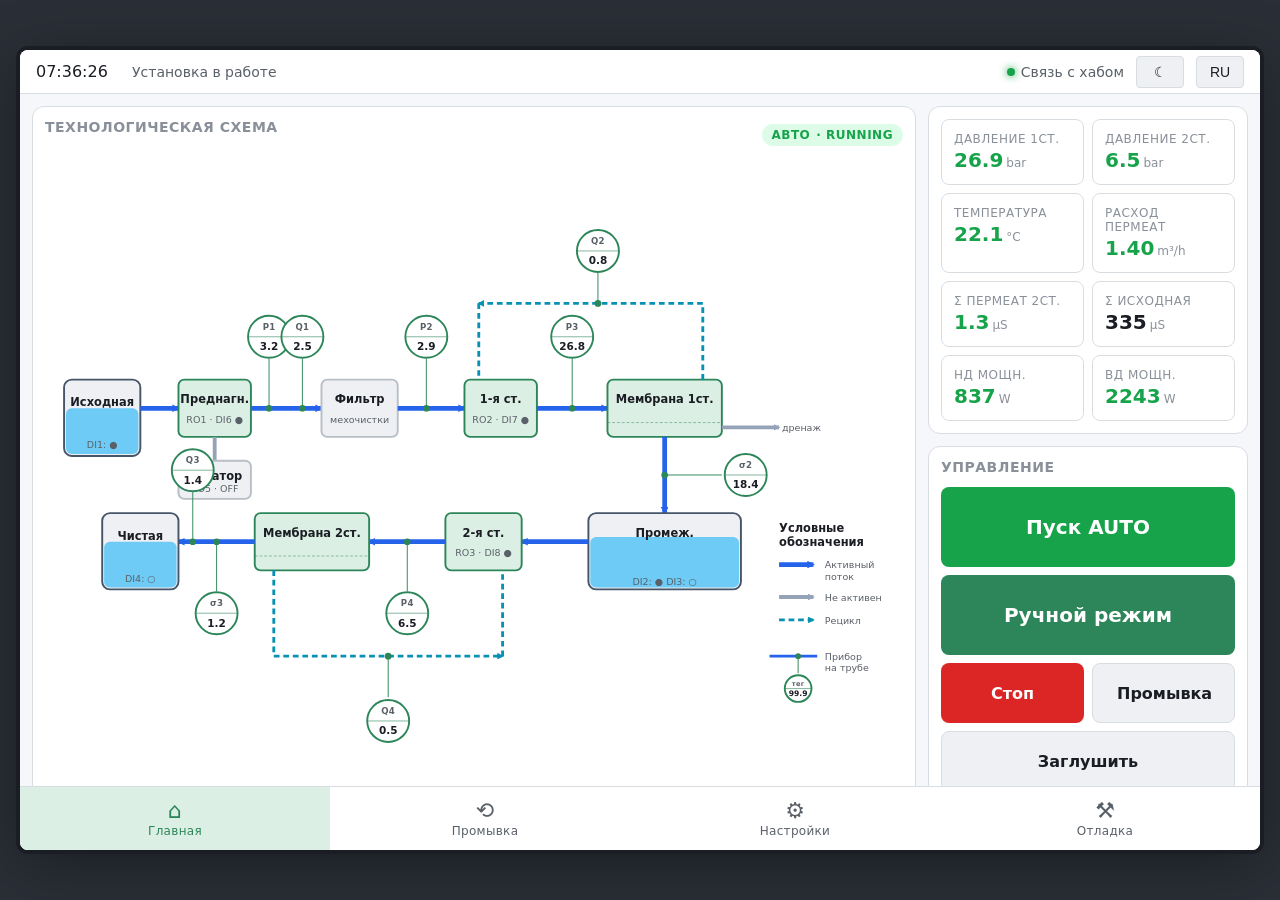
==== proto/index.html @ a4c05fa9 "ui(mnemo): компактный layout 2-рядный + меньшие стрелки Две проблемы со скриншота:  ═══ 1. Стрелки с" ====
<!DOCTYPE html>
<html lang="ru" data-theme="light">
<head>
    <meta charset="UTF-8">
    <title>RO HMI — Главная</title>
    <link rel="stylesheet" href="style.css">
    <style>
        /* ───── main screen specific ───── */
        .main-grid {
            display: grid;
            grid-template-columns: 1fr 320px;
            grid-template-rows: 1fr;
            gap: var(--gap-md);
            padding: var(--gap-md);
            height: 100%;
        }

        /* мнемосхема — слева, занимает всё */
        .mnemo-panel {
            background: var(--bg-card);
            border: 1px solid var(--border);
            border-radius: var(--radius-lg);
            padding: var(--gap-md);
            overflow: hidden;
            display: flex;
            flex-direction: column;
        }
        .mnemo-header {
            display: flex;
            justify-content: space-between;
            align-items: center;
            margin-bottom: var(--gap-md);
        }
        .mnemo-svg {
            flex: 1;
            width: 100%;
        }

        /* правая колонка — KPI + кнопки */
        .right-col {
            display: flex;
            flex-direction: column;
            gap: var(--gap-md);
            min-width: 0;
        }

        /* KPI grid */
        .kpi-grid {
            display: grid;
            grid-template-columns: 1fr 1fr;
            gap: var(--gap-sm);
        }

        /* кнопки управления */
        .control-stack {
            display: flex;
            flex-direction: column;
            gap: var(--gap-sm);
        }
        .control-stack .btn { width: 100%; }
        .control-row {
            display: grid;
            grid-template-columns: 1fr 1fr;
            gap: var(--gap-sm);
        }

        /* Mode badge на мнемосхеме */
        .current-state {
            font-size: var(--fs-lg);
            font-weight: 600;
        }

        /* ─── SVG штрихи мнемосхемы ─── */
        .mnemo-svg .pipe { stroke: var(--pipe); stroke-width: 4; fill: none; }
        .mnemo-svg .pipe-active { stroke: var(--pipe-active); stroke-width: 5; fill: none; }
        .mnemo-svg .pipe-recycle { stroke: var(--info); stroke-width: 3; stroke-dasharray: 6 4; fill: none; }
        .mnemo-svg .tank { fill: var(--bg-mute); stroke: var(--tank-stroke); stroke-width: 2; }
        .mnemo-svg .tank-water { fill: var(--water); opacity: 0.7; }
        .mnemo-svg .equipment-bg { fill: var(--bg-mute); stroke: var(--border-strong); stroke-width: 2; }
        .mnemo-svg .equipment-active { fill: var(--accent-mute); stroke: var(--accent); stroke-width: 2; }
        .mnemo-svg .label { fill: var(--text-primary); font-size: 12px; font-weight: 600; font-family: inherit; }
        .mnemo-svg .label-sm { fill: var(--text-secondary); font-size: 10px; font-family: inherit; }
        .mnemo-svg .arrow { fill: var(--pipe); }
        .mnemo-svg .arrow-active { fill: var(--pipe-active); }

        /* ─── ISA-5.1 sensor circles (P&ID-style instrumentation tags) ─── */
        .mnemo-svg .sc-frame {
            fill: var(--bg-card);
            stroke: var(--accent);
            stroke-width: 2;
        }
        .mnemo-svg .sc-divider {
            stroke: var(--accent);
            stroke-width: 1;
            opacity: 0.6;
        }
        .mnemo-svg .sc-tag {
            fill: var(--text-secondary);
            font-size: 9px;
            font-weight: 700;
            font-family: inherit;
            text-anchor: middle;
            dominant-baseline: middle;
            letter-spacing: 0.3px;
        }
        .mnemo-svg .sc-value {
            fill: var(--text-primary);
            font-size: 11px;
            font-weight: 700;
            font-family: inherit;
            text-anchor: middle;
            dominant-baseline: middle;
            font-variant-numeric: tabular-nums;
        }
        /* leader line от прибора к точке врезки на трубе */
        .mnemo-svg .sc-leader {
            stroke: var(--accent);
            stroke-width: 1;
            fill: none;
        }
        /* tap point — маленький filled circle на трубе */
        .mnemo-svg .sc-tap {
            fill: var(--accent);
            stroke: none;
        }
        /* группа sensor-group объединяет circle + leader + tap в одно
         * единое целое для состояний — все элементы перекрашиваются вместе. */
        .mnemo-svg .sensor-group.warn .sc-frame,
        .mnemo-svg .sensor-group.warn .sc-divider,
        .mnemo-svg .sensor-group.warn .sc-leader { stroke: var(--warning); }
        .mnemo-svg .sensor-group.warn .sc-tap     { fill: var(--warning); }
        .mnemo-svg .sensor-group.warn .sc-tag,
        .mnemo-svg .sensor-group.warn .sc-value   { fill: var(--warning); }

        .mnemo-svg .sensor-group.danger .sc-frame {
            stroke: var(--danger);
            animation: sc-pulse 1.5s ease-in-out infinite;
        }
        .mnemo-svg .sensor-group.danger .sc-divider,
        .mnemo-svg .sensor-group.danger .sc-leader { stroke: var(--danger); }
        .mnemo-svg .sensor-group.danger .sc-tap    { fill: var(--danger); }
        .mnemo-svg .sensor-group.danger .sc-tag,
        .mnemo-svg .sensor-group.danger .sc-value  { fill: var(--danger); }

        @keyframes sc-pulse {
            0%, 100% { stroke-width: 2; }
            50% { stroke-width: 3.5; }
        }
        .mnemo-svg .sensor-group.offline .sc-frame {
            stroke: var(--border-strong);
            stroke-dasharray: 4 2;
        }
        .mnemo-svg .sensor-group.offline .sc-leader { stroke: var(--border-strong); stroke-dasharray: 4 2; }
        .mnemo-svg .sensor-group.offline .sc-tap    { fill: var(--border-strong); }
        .mnemo-svg .sensor-group.offline .sc-tag,
        .mnemo-svg .sensor-group.offline .sc-value  { fill: var(--text-muted); }
    </style>
</head>
<body>

<div class="screen">

    <!-- ───── status bar ───── -->
    <div class="statusbar">
        <span class="sb-time">14:32:05</span>
        <span class="sb-message" data-i18n="sb.system_running">Установка в работе</span>
        <div class="sb-controls">
            <span class="sb-link sb-conn"><span class="dot"></span><span data-i18n="sb.online">Связь с хабом</span></span>
            <button class="sb-btn" data-action="toggle-theme">☾</button>
            <button class="sb-btn" data-action="toggle-lang">RU</button>
        </div>
    </div>

    <!-- ───── content ───── -->
    <div class="content">
        <div class="main-grid">

            <!-- ───── мнемосхема ───── -->
            <div class="mnemo-panel">
                <div class="mnemo-header">
                    <h2 class="card-title" data-i18n="main.title">Технологическая схема</h2>
                    <div class="current-state">
                        <span class="badge badge-ok"><span data-i18n="mode.auto">Авто</span> · RUNNING</span>
                    </div>
                </div>

                <!-- SVG мнемосхема установки. Sensor circles — стандарт ISA-5.1
                     P&ID: круг с тегом наверху (P1, Q1, σ1...) и значением внизу.
                     Каждый прибор связан leader-line с tap-point (точкой врезки)
                     на трубопроводе. Стрелки направления потока через SVG marker. -->
                <svg class="mnemo-svg" viewBox="0 0 900 560" preserveAspectRatio="xMidYMid meet">

                    <!-- Маркеры стрелок для marker-end на трубопроводах.
                         Активный поток — насыщенный accent цвет; inactive — серый;
                         recycle/concentrate — info (бирюзовый, dashed). -->
                    <defs>
                        <!-- Маркеры в userSpaceOnUse — фиксированный размер 8×8 px
                             в координатах viewBox, не зависит от stroke-width трубы. -->
                        <marker id="arrow-active" viewBox="0 0 10 10" refX="8" refY="5"
                                markerWidth="8" markerHeight="8"
                                markerUnits="userSpaceOnUse"
                                orient="auto-start-reverse">
                            <path d="M 0 0 L 10 5 L 0 10 z" fill="var(--pipe-active)"/>
                        </marker>
                        <marker id="arrow-recycle" viewBox="0 0 10 10" refX="8" refY="5"
                                markerWidth="7" markerHeight="7"
                                markerUnits="userSpaceOnUse"
                                orient="auto-start-reverse">
                            <path d="M 0 0 L 10 5 L 0 10 z" fill="var(--info)"/>
                        </marker>
                        <marker id="arrow-pipe" viewBox="0 0 10 10" refX="8" refY="5"
                                markerWidth="7" markerHeight="7"
                                markerUnits="userSpaceOnUse"
                                orient="auto-start-reverse">
                            <path d="M 0 0 L 10 5 L 0 10 z" fill="var(--pipe)"/>
                        </marker>
                    </defs>

                    <!-- ════════════════════════════════════════════════════════════
                         КОМПАКТНЫЙ LAYOUT 900×560:
                         Row 1 (top): исходная (left, vertical), оборудование 1ст (Y=180..240)
                         Row 2 (middle): чистая (left, vertical), оборудование 2ст (Y=320..380)
                         Pipe row 1: Y=210, pipe row 2: Y=350
                         Sensors above row 1: Y=130..170, sensors below row 2: Y=400..440
                         Recycle 1ст: петля Y=140 над row 1
                         Recycle 2ст: петля Y=410 под row 2
                         ════════════════════════════════════════════════════════════ -->

                    <!-- ===== Исходная ёмкость (компактно, левая колонка) ===== -->
                    <rect class="tank" x="20" y="180" width="80" height="80" rx="8"/>
                    <rect class="tank-water" x="22" y="210" width="76" height="48" rx="6"/>
                    <text class="label" x="60" y="208" text-anchor="middle" data-i18n="main.feed_tank">Исходная</text>
                    <text class="label-sm" x="60" y="252" text-anchor="middle">DI1: ●</text>

                    <!-- труба от исходной к преднагнетанию (горизонтально) -->
                    <line class="pipe-active" x1="100" y1="210" x2="140" y2="210"
                          marker-end="url(#arrow-active)"/>

                    <!-- ===== Преднагнетания ===== -->
                    <rect class="equipment-active" x="140" y="180" width="76" height="60" rx="6"/>
                    <text class="label" x="178" y="205" text-anchor="middle" data-i18n="main.pump_pre">Преднагн.</text>
                    <text class="label-sm" x="178" y="225" text-anchor="middle">RO1 · DI6 ●</text>

                    <!-- Дозатор — короткое ответвление вниз от преднагнетания -->
                    <line class="pipe" x1="178" y1="240" x2="178" y2="265"/>
                    <rect class="equipment-bg" x="140" y="265" width="76" height="40" rx="6"/>
                    <text class="label" x="178" y="285" text-anchor="middle" data-i18n="main.doser">Дозатор</text>
                    <text class="label-sm" x="178" y="298" text-anchor="middle">RO5 · OFF</text>

                    <!-- труба от преднагн → фильтр, с tap-points P1 + Q1 -->
                    <line class="pipe-active" x1="216" y1="210" x2="290" y2="210"
                          marker-end="url(#arrow-active)"/>

                    <!-- ═══ P1 + Q1 на трубе после преднагнетания (рядом, оба сверху) ═══ -->
                    <g class="sensor-group">
                        <line class="sc-leader" x1="235" y1="210" x2="235" y2="158"/>
                        <circle class="sc-tap" cx="235" cy="210" r="3.5"/>
                        <g class="sensor-circle" transform="translate(235,135)">
                            <circle class="sc-frame" r="22"/>
                            <line class="sc-divider" x1="-22" y1="0" x2="22" y2="0"/>
                            <text class="sc-tag" y="-10">P1</text>
                            <text class="sc-value" y="11">3.2</text>
                        </g>
                    </g>
                    <g class="sensor-group">
                        <line class="sc-leader" x1="270" y1="210" x2="270" y2="158"/>
                        <circle class="sc-tap" cx="270" cy="210" r="3.5"/>
                        <g class="sensor-circle" transform="translate(270,135)">
                            <circle class="sc-frame" r="22"/>
                            <line class="sc-divider" x1="-22" y1="0" x2="22" y2="0"/>
                            <text class="sc-tag" y="-10">Q1</text>
                            <text class="sc-value" y="11">2.5</text>
                        </g>
                    </g>

                    <!-- ===== Фильтр мехочистки ===== -->
                    <rect class="equipment-bg" x="290" y="180" width="80" height="60" rx="6"/>
                    <text class="label" x="330" y="205" text-anchor="middle" data-i18n="main.filter">Фильтр</text>
                    <text class="label-sm" x="330" y="225" text-anchor="middle">мехочистки</text>

                    <!-- труба фильтр → насос 1ст с tap-point P2 -->
                    <line class="pipe-active" x1="370" y1="210" x2="440" y2="210"
                          marker-end="url(#arrow-active)"/>

                    <!-- ═══ P2 — после фильтра ═══ -->
                    <g class="sensor-group">
                        <line class="sc-leader" x1="400" y1="210" x2="400" y2="158"/>
                        <circle class="sc-tap" cx="400" cy="210" r="3.5"/>
                        <g class="sensor-circle" transform="translate(400,135)">
                            <circle class="sc-frame" r="22"/>
                            <line class="sc-divider" x1="-22" y1="0" x2="22" y2="0"/>
                            <text class="sc-tag" y="-10">P2</text>
                            <text class="sc-value" y="11">2.9</text>
                        </g>
                    </g>

                    <!-- ===== Насос 1-й ступени ===== -->
                    <rect class="equipment-active" x="440" y="180" width="76" height="60" rx="6"/>
                    <text class="label" x="478" y="205" text-anchor="middle" data-i18n="main.pump_st1">1-я ст.</text>
                    <text class="label-sm" x="478" y="225" text-anchor="middle">RO2 · DI7 ●</text>

                    <!-- труба насос 1ст → мембрана 1 с tap-point P3 -->
                    <line class="pipe-active" x1="516" y1="210" x2="590" y2="210"
                          marker-end="url(#arrow-active)"/>

                    <!-- ═══ P3 — давление 1-й ступени ═══ -->
                    <g class="sensor-group">
                        <line class="sc-leader" x1="553" y1="210" x2="553" y2="158"/>
                        <circle class="sc-tap" cx="553" cy="210" r="3.5"/>
                        <g class="sensor-circle" transform="translate(553,135)">
                            <circle class="sc-frame" r="22"/>
                            <line class="sc-divider" x1="-22" y1="0" x2="22" y2="0"/>
                            <text class="sc-tag" y="-10">P3</text>
                            <text class="sc-value" y="11">26.8</text>
                        </g>
                    </g>

                    <!-- ===== Мембрана 1-й ступени ===== -->
                    <rect class="equipment-active" x="590" y="180" width="120" height="60" rx="6"/>
                    <text class="label" x="650" y="205" text-anchor="middle" data-i18n="main.membrane1">Мембрана 1ст.</text>
                    <line x1="590" y1="225" x2="710" y2="225" stroke="var(--accent)" stroke-width="1" stroke-dasharray="3 2" opacity="0.5"/>

                    <!-- ════════════════════════════════════════════════════════════
                         РЕЦИКЛ 1-й СТУПЕНИ: ВЕРХНЯЯ ПЕТЛЯ Y=100
                         От верха мембраны 1 → up → влево над насосом 1ст и фильтром →
                         вниз ко входу насоса 1ст. Q2 sensor над петлёй (Y<100).
                         ════════════════════════════════════════════════════════════ -->
                    <line class="pipe-recycle" x1="690" y1="180" x2="690" y2="100"/>
                    <line class="pipe-recycle" x1="690" y1="100" x2="455" y2="100"
                          marker-end="url(#arrow-recycle)"/>
                    <line class="pipe-recycle" x1="455" y1="100" x2="455" y2="180"/>

                    <!-- ═══ Q2 — расход рецикла 1ст ═══ -->
                    <g class="sensor-group">
                        <line class="sc-leader" x1="580" y1="100" x2="580" y2="68"/>
                        <circle class="sc-tap" cx="580" cy="100" r="3.5"/>
                        <g class="sensor-circle" transform="translate(580,45)">
                            <circle class="sc-frame" r="22"/>
                            <line class="sc-divider" x1="-22" y1="0" x2="22" y2="0"/>
                            <text class="sc-tag" y="-10">Q2</text>
                            <text class="sc-value" y="11">0.8</text>
                        </g>
                    </g>

                    <!-- Дренаж — короткое ответвление вправо со стрелкой -->
                    <line class="pipe" x1="710" y1="230" x2="770" y2="230"
                          marker-end="url(#arrow-pipe)"/>
                    <text class="label-sm" x="773" y="234">дренаж</text>

                    <!-- ════════════════════════════════════════════════════════════
                         СВЯЗЬ row 1 → row 2: пермеат от мембраны 1 вниз к промежуточной
                         Y=240..320 (вертикально). σ2 sensor справа от трубы.
                         ════════════════════════════════════════════════════════════ -->
                    <line class="pipe-active" x1="650" y1="240" x2="650" y2="320"
                          marker-end="url(#arrow-active)"/>

                    <!-- ═══ σ2 — проводимость пермеата 1ст ═══ -->
                    <g class="sensor-group">
                        <line class="sc-leader" x1="650" y1="280" x2="710" y2="280"/>
                        <circle class="sc-tap" cx="650" cy="280" r="3.5"/>
                        <g class="sensor-circle" transform="translate(735,280)">
                            <circle class="sc-frame" r="22"/>
                            <line class="sc-divider" x1="-22" y1="0" x2="22" y2="0"/>
                            <text class="sc-tag" y="-10">σ2</text>
                            <text class="sc-value" y="11">18.4</text>
                        </g>
                    </g>

                    <!-- ════════════════════════════════════════════════════════════
                         ROW 2 (нижний ряд): Промеж. → 2-я ст. → Мембрана 2 → Чистая
                         Y=320..380 для оборудования, pipe Y=350, поток справа налево
                         ════════════════════════════════════════════════════════════ -->

                    <!-- ===== Промежуточная ёмкость ===== -->
                    <rect class="tank" x="570" y="320" width="160" height="80" rx="8"/>
                    <rect class="tank-water" x="572" y="345" width="156" height="53" rx="6"/>
                    <text class="label" x="650" y="345" text-anchor="middle" data-i18n="main.inter_tank">Промеж.</text>
                    <text class="label-sm" x="650" y="395" text-anchor="middle">DI2: ● DI3: ○</text>

                    <!-- труба промеж → насос 2 (поток справа налево) -->
                    <line class="pipe-active" x1="570" y1="350" x2="500" y2="350"
                          marker-end="url(#arrow-active)"/>

                    <!-- ===== Насос 2-й ступени ===== -->
                    <rect class="equipment-active" x="420" y="320" width="80" height="60" rx="6"/>
                    <text class="label" x="460" y="345" text-anchor="middle" data-i18n="main.pump_st2">2-я ст.</text>
                    <text class="label-sm" x="460" y="365" text-anchor="middle">RO3 · DI8 ●</text>

                    <!-- труба насос 2 → мембрана 2, tap-point P4 -->
                    <line class="pipe-active" x1="420" y1="350" x2="340" y2="350"
                          marker-end="url(#arrow-active)"/>

                    <!-- ═══ P4 — давление 2-й ступени (под трубой) ═══ -->
                    <g class="sensor-group">
                        <line class="sc-leader" x1="380" y1="350" x2="380" y2="402"/>
                        <circle class="sc-tap" cx="380" cy="350" r="3.5"/>
                        <g class="sensor-circle" transform="translate(380,425)">
                            <circle class="sc-frame" r="22"/>
                            <line class="sc-divider" x1="-22" y1="0" x2="22" y2="0"/>
                            <text class="sc-tag" y="-10">P4</text>
                            <text class="sc-value" y="11">6.5</text>
                        </g>
                    </g>

                    <!-- ===== Мембрана 2-й ступени ===== -->
                    <rect class="equipment-active" x="220" y="320" width="120" height="60" rx="6"/>
                    <text class="label" x="280" y="345" text-anchor="middle" data-i18n="main.membrane2">Мембрана 2ст.</text>
                    <line x1="220" y1="365" x2="340" y2="365" stroke="var(--accent)" stroke-width="1" stroke-dasharray="3 2" opacity="0.5"/>

                    <!-- ════════════════════════════════════════════════════════════
                         РЕЦИКЛ 2-й СТУПЕНИ: НИЖНЯЯ ПЕТЛЯ Y=470
                         От низа мембраны 2 → down → вправо под насосом 2 → up
                         к низу насоса 2ст. Q4 sensor под петлёй.
                         ════════════════════════════════════════════════════════════ -->
                    <line class="pipe-recycle" x1="240" y1="380" x2="240" y2="470"/>
                    <line class="pipe-recycle" x1="240" y1="470" x2="480" y2="470"
                          marker-end="url(#arrow-recycle)"/>
                    <line class="pipe-recycle" x1="480" y1="470" x2="480" y2="380"/>

                    <!-- ═══ Q4 — расход рецикла 2ст (под петлёй) ═══ -->
                    <g class="sensor-group">
                        <line class="sc-leader" x1="360" y1="470" x2="360" y2="513"/>
                        <circle class="sc-tap" cx="360" cy="470" r="3.5"/>
                        <g class="sensor-circle" transform="translate(360,538)">
                            <circle class="sc-frame" r="22"/>
                            <line class="sc-divider" x1="-22" y1="0" x2="22" y2="0"/>
                            <text class="sc-tag" y="-10">Q4</text>
                            <text class="sc-value" y="11">0.5</text>
                        </g>
                    </g>

                    <!-- ════════════════════════════════════════════════════════════
                         ВЫХОД: Мембрана 2 → Чистая ёмкость (горизонтально влево, как
                         row 2 поток). σ3 + Q3 sensors сверху от трубы.
                         ════════════════════════════════════════════════════════════ -->
                    <line class="pipe-active" x1="220" y1="350" x2="140" y2="350"
                          marker-end="url(#arrow-active)"/>

                    <!-- ═══ σ3 — проводимость товарного пермеата (под) ═══ -->
                    <g class="sensor-group">
                        <line class="sc-leader" x1="180" y1="350" x2="180" y2="402"/>
                        <circle class="sc-tap" cx="180" cy="350" r="3.5"/>
                        <g class="sensor-circle" transform="translate(180,425)">
                            <circle class="sc-frame" r="22"/>
                            <line class="sc-divider" x1="-22" y1="0" x2="22" y2="0"/>
                            <text class="sc-tag" y="-10">σ3</text>
                            <text class="sc-value" y="11">1.2</text>
                        </g>
                    </g>

                    <!-- ===== Чистая (продуктовая) ёмкость ===== -->
                    <rect class="tank" x="60" y="320" width="80" height="80" rx="8"/>
                    <rect class="tank-water" x="62" y="350" width="76" height="48" rx="6"/>
                    <text class="label" x="100" y="348" text-anchor="middle" data-i18n="main.product_tank">Чистая</text>
                    <text class="label-sm" x="100" y="392" text-anchor="middle">DI4: ○</text>

                    <!-- ═══ Q3 — расход товарного пермеата (на трубе перед чистой) ═══ -->
                    <g class="sensor-group">
                        <line class="sc-leader" x1="155" y1="350" x2="155" y2="298"/>
                        <circle class="sc-tap" cx="155" cy="350" r="3.5"/>
                        <g class="sensor-circle" transform="translate(155,275)">
                            <circle class="sc-frame" r="22"/>
                            <line class="sc-divider" x1="-22" y1="0" x2="22" y2="0"/>
                            <text class="sc-tag" y="-10">Q3</text>
                            <text class="sc-value" y="11">1.4</text>
                        </g>
                    </g>

                    <!-- ════════════════════════════════════════════════════════════
                         ЛЕГЕНДА (правый верхний угол свободного пространства)
                         ════════════════════════════════════════════════════════════ -->
                    <g transform="translate(770, 340)">
                        <text class="label" x="0" y="0" font-weight="600">Условные</text>
                        <text class="label" x="0" y="14" font-weight="600">обозначения</text>

                        <line class="pipe-active" x1="0" y1="34" x2="36" y2="34"
                              marker-end="url(#arrow-active)"/>
                        <text class="label-sm" x="48" y="38">Активный</text>
                        <text class="label-sm" x="48" y="50">поток</text>

                        <line class="pipe" x1="0" y1="68" x2="36" y2="68"
                              marker-end="url(#arrow-pipe)"/>
                        <text class="label-sm" x="48" y="72">Не активен</text>

                        <line class="pipe-recycle" x1="0" y1="92" x2="36" y2="92"
                              marker-end="url(#arrow-recycle)"/>
                        <text class="label-sm" x="48" y="96">Рецикл</text>

                        <!-- образец прибора -->
                        <line stroke="var(--pipe-active)" stroke-width="3"
                              x1="-10" y1="130" x2="40" y2="130"/>
                        <g class="sensor-group">
                            <line class="sc-leader" x1="20" y1="130" x2="20" y2="148"/>
                            <circle class="sc-tap" cx="20" cy="130" r="3"/>
                            <g class="sensor-circle" transform="translate(20,164)">
                                <circle class="sc-frame" r="14"/>
                                <line class="sc-divider" x1="-14" y1="0" x2="14" y2="0"/>
                                <text class="sc-tag" y="-5" style="font-size:7px">тег</text>
                                <text class="sc-value" y="6" style="font-size:8px">99.9</text>
                            </g>
                        </g>
                        <text class="label-sm" x="48" y="134">Прибор</text>
                        <text class="label-sm" x="48" y="146">на трубе</text>
                    </g>

                </svg>
            </div>

            <!-- ───── правая колонка ───── -->
            <div class="right-col">

                <!-- KPI grid (живые параметры) -->
                <div class="card" style="padding: var(--gap-md);">
                    <div class="kpi-grid">
                        <div class="kpi ok">
                            <span class="kpi-label" data-i18n="p.st1_pressure">Давление 1ст.</span>
                            <span><span class="kpi-value" data-mock data-mock-base="26.8" data-mock-decimals="1" data-mock-noise="0.03">26.8</span><span class="kpi-unit">bar</span></span>
                        </div>
                        <div class="kpi ok">
                            <span class="kpi-label" data-i18n="p.st2_pressure">Давление 2ст.</span>
                            <span><span class="kpi-value" data-mock data-mock-base="6.5" data-mock-decimals="1" data-mock-noise="0.05">6.5</span><span class="kpi-unit">bar</span></span>
                        </div>
                        <div class="kpi ok">
                            <span class="kpi-label" data-i18n="p.temp">Температура</span>
                            <span><span class="kpi-value" data-mock data-mock-base="22.3" data-mock-decimals="1" data-mock-noise="0.02">22.3</span><span class="kpi-unit">°C</span></span>
                        </div>
                        <div class="kpi ok">
                            <span class="kpi-label" data-i18n="p.product_flow">Расход пермеат</span>
                            <span><span class="kpi-value" data-mock data-mock-base="1.42" data-mock-decimals="2" data-mock-noise="0.05">1.42</span><span class="kpi-unit">m³/h</span></span>
                        </div>
                        <div class="kpi ok">
                            <span class="kpi-label" data-i18n="p.perm2_cond">σ пермеат 2ст.</span>
                            <span><span class="kpi-value" data-mock data-mock-base="1.2" data-mock-decimals="1" data-mock-noise="0.1">1.2</span><span class="kpi-unit">µS</span></span>
                        </div>
                        <div class="kpi">
                            <span class="kpi-label" data-i18n="p.feed_cond">σ исходная</span>
                            <span><span class="kpi-value" data-mock data-mock-base="324" data-mock-decimals="0" data-mock-noise="0.05">324</span><span class="kpi-unit">µS</span></span>
                        </div>
                        <div class="kpi ok">
                            <span class="kpi-label" data-i18n="p.lp_power">НД мощн.</span>
                            <span><span class="kpi-value" data-mock data-mock-base="850" data-mock-decimals="0" data-mock-noise="0.03">850</span><span class="kpi-unit">W</span></span>
                        </div>
                        <div class="kpi ok">
                            <span class="kpi-label" data-i18n="p.hp_power">ВД мощн.</span>
                            <span><span class="kpi-value" data-mock data-mock-base="2200" data-mock-decimals="0" data-mock-noise="0.02">2200</span><span class="kpi-unit">W</span></span>
                        </div>
                    </div>
                </div>

                <!-- Кнопки управления -->
                <!-- Дизайн отражает топ-3 сценария Q1.3 (UI_SPEC §7):
                     [Пуск AUTO] и [Ручной режим] — две LARGE primary кнопки,
                     остальные — secondary / medium. -->
                <div class="card" style="padding: var(--gap-md);">
                    <h3 class="card-title">Управление</h3>
                    <div class="control-stack">
                        <button class="btn btn-success btn-lg" data-confirm="confirm.start_auto" data-action="start_auto" data-i18n="main.start_auto">Пуск AUTO</button>
                        <button class="btn btn-lg" data-confirm="confirm.manual" data-action="manual" data-i18n="main.manual">Ручной режим</button>
                        <div class="control-row">
                            <button class="btn btn-danger" data-action="stop" data-i18n="main.stop">Стоп</button>
                            <button class="btn btn-secondary" data-confirm="confirm.washing" data-action="washing" data-i18n="main.washing">Промывка</button>
                        </div>
                        <button class="btn btn-secondary" data-action="silence" data-i18n="main.silence">Заглушить алярмы</button>
                    </div>
                </div>

            </div>
        </div>
    </div>

    <!-- ───── tab bar ───── -->
    <div class="tabbar">
        <a class="tab active" href="index.html">
            <span class="tab-icon">⌂</span>
            <span class="tab-label" data-i18n="tab.main">Главная</span>
        </a>
        <a class="tab" href="washing.html">
            <span class="tab-icon">⟲</span>
            <span class="tab-label" data-i18n="tab.washing">Промывка</span>
        </a>
        <a class="tab" href="settings.html">
            <span class="tab-icon">⚙</span>
            <span class="tab-label" data-i18n="tab.settings">Настройки</span>
        </a>
        <a class="tab" href="debug.html">
            <span class="tab-icon">⚒</span>
            <span class="tab-label" data-i18n="tab.debug">Отладка</span>
        </a>
    </div>

</div>

<!-- ───── confirm modal ───── -->
<div id="confirm-modal" class="modal-overlay">
    <div class="modal">
        <div class="modal-title" data-i18n="confirm.title">Подтвердите действие</div>
        <div class="modal-text"></div>
        <div class="modal-actions">
            <button class="btn btn-secondary" data-modal="no" data-i18n="confirm.no">Отмена</button>
            <button class="btn" data-modal="yes" data-i18n="confirm.yes">Да</button>
        </div>
    </div>
</div>

<script src="app.js"></script>
</body>
</html>
---- proto/style.css ----
/* ─────────────────────────────────────────────────────────────────────────
 * RO Plant HMI — прототип UI
 * Целевой дисплей: Waveshare ESP32-P4-NANO 10.1" 1280×800 (landscape)
 * Touch: GT911 polling (один палец), без жестов
 * Темы: light (default) + dark, переключение через [data-theme]
 * Языки: RU/EN через data-i18n + JS lookup
 * ─────────────────────────────────────────────────────────────────────── */

/* ───── design tokens ───── */
:root {
    /* Geometry — pixel-perfect for 1280×800 */
    --screen-w: 1280px;
    --screen-h: 800px;
    --statusbar-h: 44px;
    --tabbar-h: 64px;
    --content-h: calc(var(--screen-h) - var(--statusbar-h) - var(--tabbar-h));

    /* Touch targets — минимум 44×44 (Apple HIG), берём 60 для запаса */
    --touch-min: 60px;
    --touch-lg: 80px;

    /* Type scale (без перчаток, с расстояния 30-70 см) */
    --fs-xs: 12px;     /* подписи, единицы */
    --fs-sm: 14px;     /* secondary text */
    --fs-md: 16px;     /* body */
    --fs-lg: 20px;     /* values, headings sm */
    --fs-xl: 28px;     /* values primary */
    --fs-2xl: 36px;    /* hero values */
    --fs-3xl: 48px;    /* alarm */

    /* Spacing */
    --gap-xs: 4px;
    --gap-sm: 8px;
    --gap-md: 12px;
    --gap-lg: 16px;
    --gap-xl: 24px;
    --gap-2xl: 32px;

    /* Radius */
    --radius-sm: 4px;
    --radius-md: 8px;
    --radius-lg: 12px;
}

/* ───── light theme (default) ───── */
[data-theme="light"], :root {
    --bg-base: #f5f7fa;
    --bg-card: #ffffff;
    --bg-elev: #ffffff;
    --bg-mute: #eef0f3;

    --text-primary: #1a1d23;
    --text-secondary: #5a6068;
    --text-muted: #8a9099;
    --text-inverse: #ffffff;

    --border: #d8dde2;
    --border-strong: #b8bfc7;

    --accent: #2d8659;          /* corporate green (НТТ) */
    --accent-hover: #1f6b45;
    --accent-mute: #dcefe4;

    --success: #16a34a;          /* green — ok */
    --success-bg: #dcfce7;
    --warning: #ca8a04;           /* amber — warning */
    --warning-bg: #fef3c7;
    --danger: #dc2626;             /* red — critical */
    --danger-bg: #fee2e2;
    --info: #0891b2;
    --info-bg: #cffafe;

    --pipe: #94a3b8;
    --pipe-active: #2563eb;
    --tank-stroke: #475569;
    --tank-fill: #cbd5e1;
    --water: #38bdf8;
}

/* ───── dark theme ───── */
[data-theme="dark"] {
    /* мягкий тёмно-серый в стиле RustRover/современных IDE — не чёрный */
    --bg-base: #1e2128;
    --bg-card: #252932;
    --bg-elev: #2c313c;
    --bg-mute: #1a1d23;

    --text-primary: #e6e9ed;
    --text-secondary: #a8aeb6;
    --text-muted: #6c727b;
    --text-inverse: #1e2128;

    --border: #363b47;
    --border-strong: #4a5161;

    /* corporate green, чуть ярче для контраста на тёмном фоне */
    --accent: #3fa66a;
    --accent-hover: #52c179;
    --accent-mute: #1a3826;

    --success: #22c55e;
    --success-bg: #14532d;
    --warning: #eab308;
    --warning-bg: #422006;
    --danger: #ef4444;
    --danger-bg: #450a0a;
    --info: #06b6d4;
    --info-bg: #164e63;

    --pipe: #64748b;
    --pipe-active: #60a5fa;
    --tank-stroke: #94a3b8;
    --tank-fill: #2d3748;
    --water: #38bdf8;
}

/* ───── reset + base ───── */
* { box-sizing: border-box; margin: 0; padding: 0; }
html, body {
    width: 100%;
    height: 100%;
    font-family: -apple-system, BlinkMacSystemFont, "Segoe UI", Roboto, system-ui, sans-serif;
    font-size: var(--fs-md);
    background: var(--bg-mute);
    color: var(--text-primary);
    -webkit-font-smoothing: antialiased;
    user-select: none;
}

body {
    display: flex;
    align-items: center;
    justify-content: center;
    overflow: hidden;
    padding: 20px;
    background: #2a2f37;  /* viewer chrome — серый вокруг сцены */
}

/* ───── screen viewport ─────
 * Имитирует физический дисплей 1280×800. На реальном LVGL это весь экран. */
.screen {
    position: relative;
    width: var(--screen-w);
    height: var(--screen-h);
    background: var(--bg-base);
    border-radius: 8px;
    box-shadow: 0 0 0 4px #1a1d23, 0 12px 60px rgba(0, 0, 0, 0.4);
    overflow: hidden;
    display: flex;
    flex-direction: column;
}

/* ───── status bar (top, 44px) ───── */
.statusbar {
    height: var(--statusbar-h);
    background: var(--bg-card);
    border-bottom: 1px solid var(--border);
    display: flex;
    align-items: center;
    padding: 0 var(--gap-lg);
    gap: var(--gap-lg);
    flex-shrink: 0;
}

.sb-time {
    font-size: var(--fs-md);
    font-weight: 500;
    font-variant-numeric: tabular-nums;
    color: var(--text-primary);
    min-width: 80px;
}

.sb-message {
    flex: 1;
    font-size: var(--fs-sm);
    color: var(--text-secondary);
    overflow: hidden;
    text-overflow: ellipsis;
    white-space: nowrap;
}
.sb-message.is-warn { color: var(--warning); }
.sb-message.is-error { color: var(--danger); font-weight: 500; }

.sb-controls {
    display: flex;
    align-items: center;
    gap: var(--gap-md);
}

.sb-link {
    display: inline-flex;
    align-items: center;
    gap: 6px;
    font-size: var(--fs-sm);
    color: var(--text-secondary);
}

.sb-conn .dot {
    width: 8px; height: 8px;
    border-radius: 50%;
    background: var(--success);
    box-shadow: 0 0 8px var(--success);
}
.sb-conn.is-offline .dot { background: var(--danger); box-shadow: 0 0 8px var(--danger); }

.sb-btn {
    height: 32px;
    min-width: 48px;
    padding: 0 var(--gap-md);
    background: var(--bg-mute);
    border: 1px solid var(--border);
    border-radius: var(--radius-sm);
    color: var(--text-primary);
    font-size: var(--fs-sm);
    cursor: pointer;
    transition: background 0.1s;
}
.sb-btn:active { background: var(--accent-mute); }

/* ───── content area (724px) ───── */
.content {
    flex: 1;
    overflow: hidden;
    position: relative;
}

/* ───── tab bar (bottom, 64px) ───── */
.tabbar {
    height: var(--tabbar-h);
    background: var(--bg-card);
    border-top: 1px solid var(--border);
    display: flex;
    flex-shrink: 0;
}

.tab {
    flex: 1;
    display: flex;
    flex-direction: column;
    align-items: center;
    justify-content: center;
    gap: 2px;
    color: var(--text-secondary);
    cursor: pointer;
    border: none;
    background: transparent;
    transition: color 0.1s, background 0.1s;
    text-decoration: none;
    font-family: inherit;
}
.tab:active { background: var(--bg-mute); }
.tab.active { color: var(--accent); background: var(--accent-mute); }
.tab-icon { font-size: 22px; line-height: 1; }
.tab-label { font-size: var(--fs-xs); font-weight: 500; letter-spacing: 0.3px; }

/* ───── primary buttons (touch-friendly) ───── */
.btn {
    height: var(--touch-min);
    min-width: 120px;
    padding: 0 var(--gap-xl);
    background: var(--accent);
    color: var(--text-inverse);
    border: none;
    border-radius: var(--radius-md);
    font-size: var(--fs-md);
    font-weight: 600;
    cursor: pointer;
    transition: background 0.1s, transform 0.05s;
    font-family: inherit;
}
.btn:active { background: var(--accent-hover); transform: scale(0.98); }
.btn[disabled] { background: var(--bg-mute); color: var(--text-muted); cursor: not-allowed; }

.btn-secondary {
    background: var(--bg-mute);
    color: var(--text-primary);
    border: 1px solid var(--border);
}
.btn-secondary:active { background: var(--bg-elev); }

.btn-danger { background: var(--danger); }
.btn-danger:active { background: #b91c1c; }

.btn-success { background: var(--success); }
.btn-success:active { background: #15803d; }

.btn-lg { height: var(--touch-lg); min-width: 160px; font-size: var(--fs-lg); }

/* ───── cards ───── */
.card {
    background: var(--bg-card);
    border: 1px solid var(--border);
    border-radius: var(--radius-lg);
    padding: var(--gap-lg);
}

.card-title {
    font-size: var(--fs-sm);
    font-weight: 600;
    text-transform: uppercase;
    letter-spacing: 0.5px;
    color: var(--text-muted);
    margin-bottom: var(--gap-md);
}

/* ───── parameter chips (живые значения с цветовой индикацией) ───── */
.kpi {
    display: flex;
    flex-direction: column;
    gap: 2px;
    padding: var(--gap-md);
    background: var(--bg-card);
    border: 1px solid var(--border);
    border-radius: var(--radius-md);
    min-width: 110px;
}
.kpi-label {
    font-size: var(--fs-xs);
    color: var(--text-muted);
    text-transform: uppercase;
    letter-spacing: 0.5px;
    font-weight: 500;
}
.kpi-value {
    font-size: var(--fs-lg);
    font-weight: 700;
    font-variant-numeric: tabular-nums;
    color: var(--text-primary);
}
.kpi-unit {
    font-size: var(--fs-xs);
    color: var(--text-muted);
    margin-left: 3px;
    font-weight: 400;
}
.kpi.ok .kpi-value { color: var(--success); }
.kpi.warn .kpi-value { color: var(--warning); }
.kpi.danger .kpi-value { color: var(--danger); }
.kpi.danger { border-color: var(--danger); animation: pulse 1.5s infinite; }

@keyframes pulse {
    0%, 100% { box-shadow: 0 0 0 0 var(--danger-bg); }
    50% { box-shadow: 0 0 0 4px var(--danger-bg); }
}

/* ───── badges (state, mode) ───── */
.badge {
    display: inline-flex;
    align-items: center;
    gap: 6px;
    padding: 4px 10px;
    border-radius: 999px;
    font-size: var(--fs-xs);
    font-weight: 600;
    text-transform: uppercase;
    letter-spacing: 0.5px;
}
.badge-ok    { background: var(--success-bg); color: var(--success); }
.badge-warn  { background: var(--warning-bg); color: var(--warning); }
.badge-danger{ background: var(--danger-bg); color: var(--danger); }
.badge-info  { background: var(--info-bg); color: var(--info); }
.badge-mute  { background: var(--bg-mute); color: var(--text-muted); }

/* ───── modal / confirm dialog ───── */
.modal-overlay {
    position: fixed;
    inset: 0;
    background: rgba(0, 0, 0, 0.5);
    display: none;
    align-items: center;
    justify-content: center;
    z-index: 100;
}
.modal-overlay.open { display: flex; }
.modal {
    background: var(--bg-elev);
    border-radius: var(--radius-lg);
    padding: var(--gap-2xl);
    min-width: 480px;
    max-width: 700px;
    box-shadow: 0 20px 80px rgba(0, 0, 0, 0.4);
}
.modal-title {
    font-size: var(--fs-xl);
    font-weight: 700;
    margin-bottom: var(--gap-md);
}
.modal-text {
    font-size: var(--fs-md);
    color: var(--text-secondary);
    margin-bottom: var(--gap-xl);
    line-height: 1.5;
}
.modal-actions {
    display: flex;
    gap: var(--gap-md);
    justify-content: flex-end;
}

/* ───── alarm row ───── */
.alarm-row {
    display: grid;
    grid-template-columns: 80px 1fr 100px 120px;
    gap: var(--gap-md);
    align-items: center;
    padding: var(--gap-md) var(--gap-lg);
    background: var(--bg-card);
    border: 1px solid var(--border);
    border-radius: var(--radius-md);
    margin-bottom: var(--gap-sm);
}
.alarm-row.is-critical { border-left: 4px solid var(--danger); }
.alarm-row.is-alarm    { border-left: 4px solid var(--warning); }
.alarm-row.is-warning  { border-left: 4px solid var(--info); }
.alarm-row.is-info     { border-left: 4px solid var(--accent); }
.alarm-row.is-cleared  { opacity: 0.55; }

.alarm-time { font-variant-numeric: tabular-nums; font-size: var(--fs-sm); color: var(--text-muted); }
.alarm-msg  { font-size: var(--fs-md); }
.alarm-msg .code { color: var(--text-muted); font-size: var(--fs-xs); margin-right: 6px; }
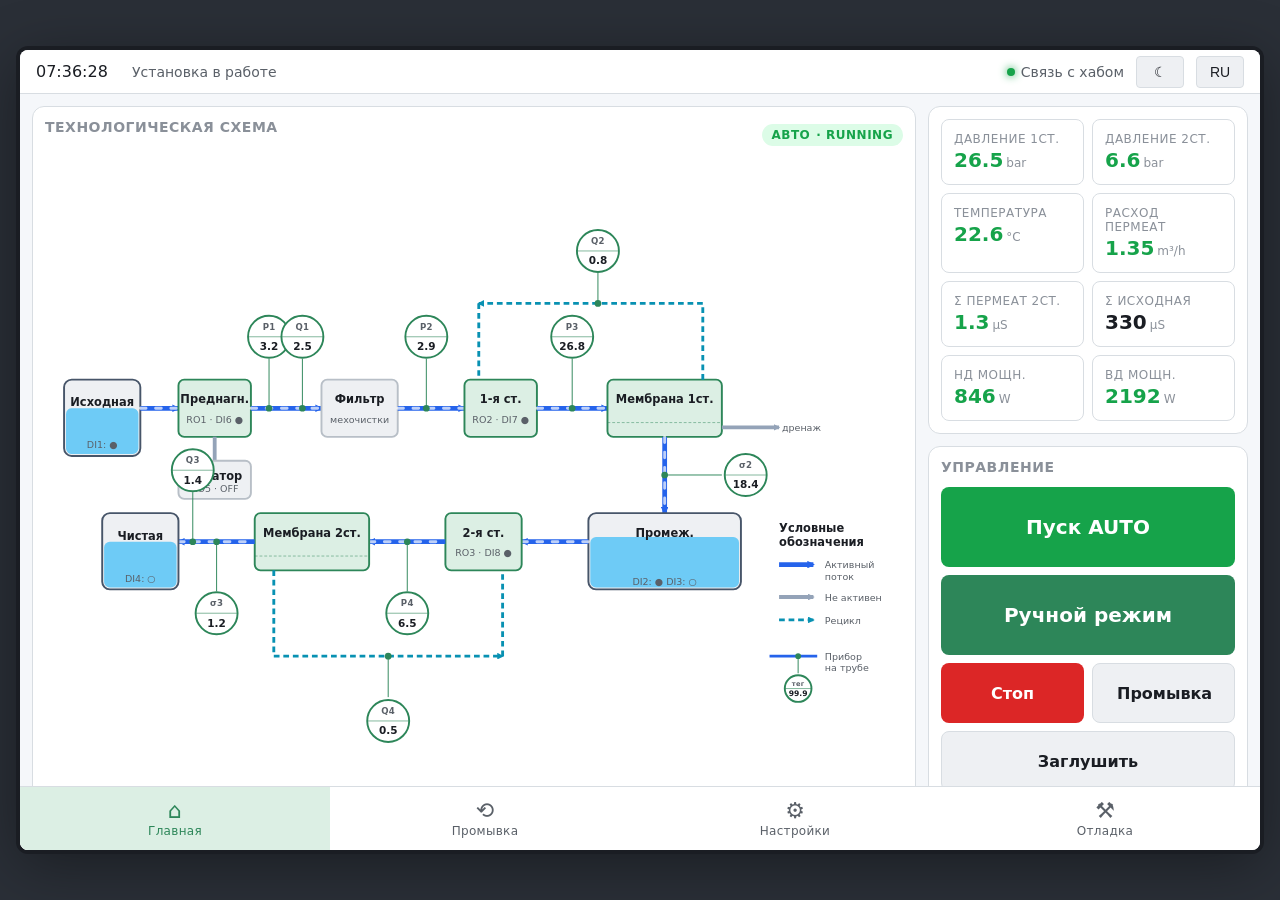
==== commit 76804967: "ui(mnemo): анимация движения воды по активным трубам и рециклам Добавлен flow-effect — иллюзия движе" ====
--- a/proto/index.html
+++ b/proto/index.html
@@ -74,6 +74,53 @@
         .mnemo-svg .pipe { stroke: var(--pipe); stroke-width: 4; fill: none; }
         .mnemo-svg .pipe-active { stroke: var(--pipe-active); stroke-width: 5; fill: none; }
         .mnemo-svg .pipe-recycle { stroke: var(--info); stroke-width: 3; stroke-dasharray: 6 4; fill: none; }
+
+        /* ─── Flow animation: «движущиеся капли» поверх активных труб ───
+         * Полупрозрачная dashed-линия поверх сплошной pipe-active. Анимация
+         * stroke-dashoffset создаёт иллюзию движения воды. Использовать только
+         * на активных трубах (pipe-active), не на recycle (там уже dashed). */
+        .mnemo-svg .pipe-flow {
+            stroke: rgba(255, 255, 255, 0.7);
+            stroke-width: 3;
+            stroke-dasharray: 6 10;
+            stroke-linecap: round;
+            fill: none;
+            pointer-events: none;
+            animation: flow-march 1.4s linear infinite;
+        }
+        .mnemo-svg .pipe-flow.reverse {
+            animation-name: flow-march-reverse;
+        }
+
+        /* dasharray = 6+10 = 16 → один цикл = смещение на 16 px */
+        @keyframes flow-march {
+            to { stroke-dashoffset: -16; }
+        }
+        @keyframes flow-march-reverse {
+            to { stroke-dashoffset: 16; }
+        }
+
+        /* Анимация ПРЯМО на pipe-recycle (он уже dashed, нет нужды в overlay) */
+        .mnemo-svg .pipe-recycle.flowing {
+            animation: recycle-march 1.6s linear infinite;
+        }
+        @keyframes recycle-march {
+            /* dasharray pipe-recycle = 6+4 = 10 px */
+            to { stroke-dashoffset: -10; }
+        }
+
+        /* В тёмной теме яркость капель ниже */
+        [data-theme="dark"] .mnemo-svg .pipe-flow {
+            stroke: rgba(255, 255, 255, 0.45);
+        }
+
+        /* Accessibility — уважаем prefers-reduced-motion */
+        @media (prefers-reduced-motion: reduce) {
+            .mnemo-svg .pipe-flow {
+                animation: none;
+                stroke-dashoffset: 0;
+            }
+        }
         .mnemo-svg .tank { fill: var(--bg-mute); stroke: var(--tank-stroke); stroke-width: 2; }
         .mnemo-svg .tank-water { fill: var(--water); opacity: 0.7; }
         .mnemo-svg .equipment-bg { fill: var(--bg-mute); stroke: var(--border-strong); stroke-width: 2; }
@@ -235,6 +282,7 @@
                     <!-- труба от исходной к преднагнетанию (горизонтально) -->
                     <line class="pipe-active" x1="100" y1="210" x2="140" y2="210"
                           marker-end="url(#arrow-active)"/>
+                    <line class="pipe-flow" x1="100" y1="210" x2="140" y2="210"/>
 
                     <!-- ===== Преднагнетания ===== -->
                     <rect class="equipment-active" x="140" y="180" width="76" height="60" rx="6"/>
@@ -250,6 +298,7 @@
                     <!-- труба от преднагн → фильтр, с tap-points P1 + Q1 -->
                     <line class="pipe-active" x1="216" y1="210" x2="290" y2="210"
                           marker-end="url(#arrow-active)"/>
+                    <line class="pipe-flow" x1="216" y1="210" x2="290" y2="210"/>
 
                     <!-- ═══ P1 + Q1 на трубе после преднагнетания (рядом, оба сверху) ═══ -->
                     <g class="sensor-group">
@@ -281,6 +330,7 @@
                     <!-- труба фильтр → насос 1ст с tap-point P2 -->
                     <line class="pipe-active" x1="370" y1="210" x2="440" y2="210"
                           marker-end="url(#arrow-active)"/>
+                    <line class="pipe-flow" x1="370" y1="210" x2="440" y2="210"/>
 
                     <!-- ═══ P2 — после фильтра ═══ -->
                     <g class="sensor-group">
@@ -302,6 +352,7 @@
                     <!-- труба насос 1ст → мембрана 1 с tap-point P3 -->
                     <line class="pipe-active" x1="516" y1="210" x2="590" y2="210"
                           marker-end="url(#arrow-active)"/>
+                    <line class="pipe-flow" x1="516" y1="210" x2="590" y2="210"/>
 
                     <!-- ═══ P3 — давление 1-й ступени ═══ -->
                     <g class="sensor-group">
@@ -325,10 +376,10 @@
                          От верха мембраны 1 → up → влево над насосом 1ст и фильтром →
                          вниз ко входу насоса 1ст. Q2 sensor над петлёй (Y<100).
                          ════════════════════════════════════════════════════════════ -->
-                    <line class="pipe-recycle" x1="690" y1="180" x2="690" y2="100"/>
-                    <line class="pipe-recycle" x1="690" y1="100" x2="455" y2="100"
+                    <line class="pipe-recycle flowing" x1="690" y1="180" x2="690" y2="100"/>
+                    <line class="pipe-recycle flowing" x1="690" y1="100" x2="455" y2="100"
                           marker-end="url(#arrow-recycle)"/>
-                    <line class="pipe-recycle" x1="455" y1="100" x2="455" y2="180"/>
+                    <line class="pipe-recycle flowing" x1="455" y1="100" x2="455" y2="180"/>
 
                     <!-- ═══ Q2 — расход рецикла 1ст ═══ -->
                     <g class="sensor-group">
@@ -353,6 +404,7 @@
                          ════════════════════════════════════════════════════════════ -->
                     <line class="pipe-active" x1="650" y1="240" x2="650" y2="320"
                           marker-end="url(#arrow-active)"/>
+                    <line class="pipe-flow" x1="650" y1="240" x2="650" y2="320"/>
 
                     <!-- ═══ σ2 — проводимость пермеата 1ст ═══ -->
                     <g class="sensor-group">
@@ -377,18 +429,20 @@
                     <text class="label" x="650" y="345" text-anchor="middle" data-i18n="main.inter_tank">Промеж.</text>
                     <text class="label-sm" x="650" y="395" text-anchor="middle">DI2: ● DI3: ○</text>
 
-                    <!-- труба промеж → насос 2 (поток справа налево) -->
+                    <!-- труба промеж → насос 2 (поток справа налево, flow.reverse) -->
                     <line class="pipe-active" x1="570" y1="350" x2="500" y2="350"
                           marker-end="url(#arrow-active)"/>
+                    <line class="pipe-flow reverse" x1="500" y1="350" x2="570" y2="350"/>
 
                     <!-- ===== Насос 2-й ступени ===== -->
                     <rect class="equipment-active" x="420" y="320" width="80" height="60" rx="6"/>
                     <text class="label" x="460" y="345" text-anchor="middle" data-i18n="main.pump_st2">2-я ст.</text>
                     <text class="label-sm" x="460" y="365" text-anchor="middle">RO3 · DI8 ●</text>
 
-                    <!-- труба насос 2 → мембрана 2, tap-point P4 -->
+                    <!-- труба насос 2 → мембрана 2, tap-point P4 (flow.reverse) -->
                     <line class="pipe-active" x1="420" y1="350" x2="340" y2="350"
                           marker-end="url(#arrow-active)"/>
+                    <line class="pipe-flow reverse" x1="340" y1="350" x2="420" y2="350"/>
 
                     <!-- ═══ P4 — давление 2-й ступени (под трубой) ═══ -->
                     <g class="sensor-group">
@@ -412,10 +466,10 @@
                          От низа мембраны 2 → down → вправо под насосом 2 → up
                          к низу насоса 2ст. Q4 sensor под петлёй.
                          ════════════════════════════════════════════════════════════ -->
-                    <line class="pipe-recycle" x1="240" y1="380" x2="240" y2="470"/>
-                    <line class="pipe-recycle" x1="240" y1="470" x2="480" y2="470"
+                    <line class="pipe-recycle flowing" x1="240" y1="380" x2="240" y2="470"/>
+                    <line class="pipe-recycle flowing" x1="240" y1="470" x2="480" y2="470"
                           marker-end="url(#arrow-recycle)"/>
-                    <line class="pipe-recycle" x1="480" y1="470" x2="480" y2="380"/>
+                    <line class="pipe-recycle flowing" x1="480" y1="470" x2="480" y2="380"/>
 
                     <!-- ═══ Q4 — расход рецикла 2ст (под петлёй) ═══ -->
                     <g class="sensor-group">
@@ -435,6 +489,7 @@
                          ════════════════════════════════════════════════════════════ -->
                     <line class="pipe-active" x1="220" y1="350" x2="140" y2="350"
                           marker-end="url(#arrow-active)"/>
+                    <line class="pipe-flow reverse" x1="140" y1="350" x2="220" y2="350"/>
 
                     <!-- ═══ σ3 — проводимость товарного пермеата (под) ═══ -->
                     <g class="sensor-group">
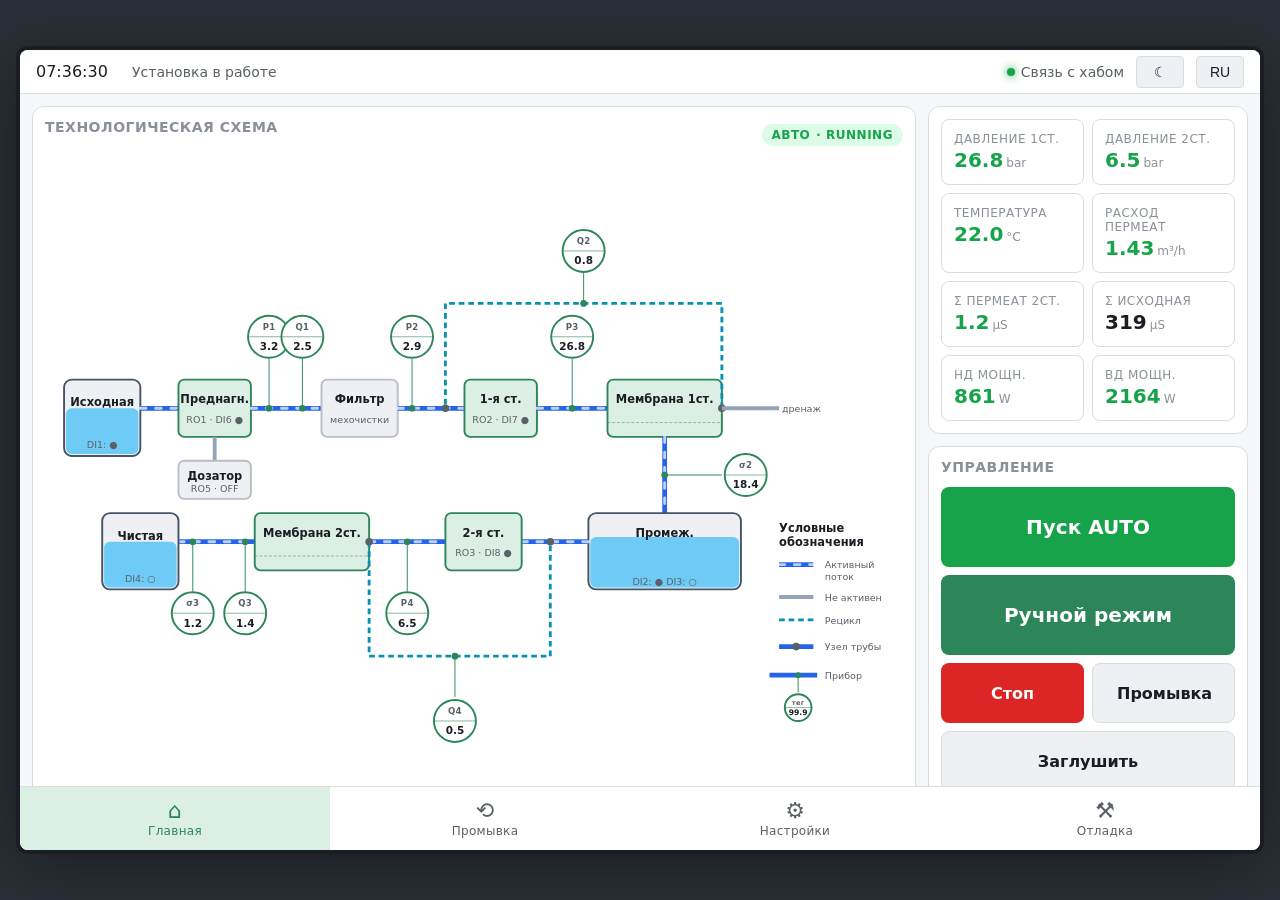
==== commit a9e1265b: "ui(mnemo): убрать стрелки + рециклы к трубам не к блокам + развести Q3/σ3 Три правки со скриншота:  " ====
--- a/proto/index.html
+++ b/proto/index.html
@@ -121,6 +121,16 @@
                 stroke-dashoffset: 0;
             }
         }
+
+        /* Junction — точка разветвления трубопровода (рецикл подключается
+         * к main pipe, не к блоку). Стандарт P&ID — small filled circle. */
+        .mnemo-svg .pipe-junction {
+            fill: var(--text-secondary);
+            stroke: none;
+        }
+        [data-theme="dark"] .mnemo-svg .pipe-junction {
+            fill: var(--text-secondary);
+        }
         .mnemo-svg .tank { fill: var(--bg-mute); stroke: var(--tank-stroke); stroke-width: 2; }
         .mnemo-svg .tank-water { fill: var(--water); opacity: 0.7; }
         .mnemo-svg .equipment-bg { fill: var(--bg-mute); stroke: var(--border-strong); stroke-width: 2; }
@@ -233,35 +243,10 @@
 
                 <!-- SVG мнемосхема установки. Sensor circles — стандарт ISA-5.1
                      P&ID: круг с тегом наверху (P1, Q1, σ1...) и значением внизу.
-                     Каждый прибор связан leader-line с tap-point (точкой врезки)
-                     на трубопроводе. Стрелки направления потока через SVG marker. -->
+                     Каждый прибор связан leader-line с tap-point на трубопроводе.
+                     Направление потока показано flow-animation (бегущие капли),
+                     стрелки-маркеры не используются. -->
                 <svg class="mnemo-svg" viewBox="0 0 900 560" preserveAspectRatio="xMidYMid meet">
-
-                    <!-- Маркеры стрелок для marker-end на трубопроводах.
-                         Активный поток — насыщенный accent цвет; inactive — серый;
-                         recycle/concentrate — info (бирюзовый, dashed). -->
-                    <defs>
-                        <!-- Маркеры в userSpaceOnUse — фиксированный размер 8×8 px
-                             в координатах viewBox, не зависит от stroke-width трубы. -->
-                        <marker id="arrow-active" viewBox="0 0 10 10" refX="8" refY="5"
-                                markerWidth="8" markerHeight="8"
-                                markerUnits="userSpaceOnUse"
-                                orient="auto-start-reverse">
-                            <path d="M 0 0 L 10 5 L 0 10 z" fill="var(--pipe-active)"/>
-                        </marker>
-                        <marker id="arrow-recycle" viewBox="0 0 10 10" refX="8" refY="5"
-                                markerWidth="7" markerHeight="7"
-                                markerUnits="userSpaceOnUse"
-                                orient="auto-start-reverse">
-                            <path d="M 0 0 L 10 5 L 0 10 z" fill="var(--info)"/>
-                        </marker>
-                        <marker id="arrow-pipe" viewBox="0 0 10 10" refX="8" refY="5"
-                                markerWidth="7" markerHeight="7"
-                                markerUnits="userSpaceOnUse"
-                                orient="auto-start-reverse">
-                            <path d="M 0 0 L 10 5 L 0 10 z" fill="var(--pipe)"/>
-                        </marker>
-                    </defs>
 
                     <!-- ════════════════════════════════════════════════════════════
                          КОМПАКТНЫЙ LAYOUT 900×560:
@@ -280,8 +265,7 @@
                     <text class="label-sm" x="60" y="252" text-anchor="middle">DI1: ●</text>
 
                     <!-- труба от исходной к преднагнетанию (горизонтально) -->
-                    <line class="pipe-active" x1="100" y1="210" x2="140" y2="210"
-                          marker-end="url(#arrow-active)"/>
+                    <line class="pipe-active" x1="100" y1="210" x2="140" y2="210"/>
                     <line class="pipe-flow" x1="100" y1="210" x2="140" y2="210"/>
 
                     <!-- ===== Преднагнетания ===== -->
@@ -296,8 +280,7 @@
                     <text class="label-sm" x="178" y="298" text-anchor="middle">RO5 · OFF</text>
 
                     <!-- труба от преднагн → фильтр, с tap-points P1 + Q1 -->
-                    <line class="pipe-active" x1="216" y1="210" x2="290" y2="210"
-                          marker-end="url(#arrow-active)"/>
+                    <line class="pipe-active" x1="216" y1="210" x2="290" y2="210"/>
                     <line class="pipe-flow" x1="216" y1="210" x2="290" y2="210"/>
 
                     <!-- ═══ P1 + Q1 на трубе после преднагнетания (рядом, оба сверху) ═══ -->
@@ -328,15 +311,15 @@
                     <text class="label-sm" x="330" y="225" text-anchor="middle">мехочистки</text>
 
                     <!-- труба фильтр → насос 1ст с tap-point P2 -->
-                    <line class="pipe-active" x1="370" y1="210" x2="440" y2="210"
-                          marker-end="url(#arrow-active)"/>
+                    <line class="pipe-active" x1="370" y1="210" x2="440" y2="210"/>
                     <line class="pipe-flow" x1="370" y1="210" x2="440" y2="210"/>
 
-                    <!-- ═══ P2 — после фильтра ═══ -->
-                    <g class="sensor-group">
-                        <line class="sc-leader" x1="400" y1="210" x2="400" y2="158"/>
-                        <circle class="sc-tap" cx="400" cy="210" r="3.5"/>
-                        <g class="sensor-circle" transform="translate(400,135)">
+                    <!-- ═══ P2 — после фильтра (сдвинут к началу трубы, чтобы освободить
+                         x=420 для junction рецикла 1ст ниже) ═══ -->
+                    <g class="sensor-group">
+                        <line class="sc-leader" x1="385" y1="210" x2="385" y2="158"/>
+                        <circle class="sc-tap" cx="385" cy="210" r="3.5"/>
+                        <g class="sensor-circle" transform="translate(385,135)">
                             <circle class="sc-frame" r="22"/>
                             <line class="sc-divider" x1="-22" y1="0" x2="22" y2="0"/>
                             <text class="sc-tag" y="-10">P2</text>
@@ -350,8 +333,7 @@
                     <text class="label-sm" x="478" y="225" text-anchor="middle">RO2 · DI7 ●</text>
 
                     <!-- труба насос 1ст → мембрана 1 с tap-point P3 -->
-                    <line class="pipe-active" x1="516" y1="210" x2="590" y2="210"
-                          marker-end="url(#arrow-active)"/>
+                    <line class="pipe-active" x1="516" y1="210" x2="590" y2="210"/>
                     <line class="pipe-flow" x1="516" y1="210" x2="590" y2="210"/>
 
                     <!-- ═══ P3 — давление 1-й ступени ═══ -->
@@ -372,20 +354,25 @@
                     <line x1="590" y1="225" x2="710" y2="225" stroke="var(--accent)" stroke-width="1" stroke-dasharray="3 2" opacity="0.5"/>
 
                     <!-- ════════════════════════════════════════════════════════════
-                         РЕЦИКЛ 1-й СТУПЕНИ: ВЕРХНЯЯ ПЕТЛЯ Y=100
-                         От верха мембраны 1 → up → влево над насосом 1ст и фильтром →
-                         вниз ко входу насоса 1ст. Q2 sensor над петлёй (Y<100).
+                         РЕЦИКЛ 1-й СТУПЕНИ — петля сверху, подключённая К ТРУБАМ:
+                         • выход концентрата: junction на main pipe в (710, 210) —
+                           справа от мембраны 1, на главной линии Y=210
+                         • врезка рецикла: junction на pipe-active (фильтр→насос 1ст)
+                           в точке (420, 210) — НЕ к блоку насоса, а к трубе перед ним
                          ════════════════════════════════════════════════════════════ -->
-                    <line class="pipe-recycle flowing" x1="690" y1="180" x2="690" y2="100"/>
-                    <line class="pipe-recycle flowing" x1="690" y1="100" x2="455" y2="100"
-                          marker-end="url(#arrow-recycle)"/>
-                    <line class="pipe-recycle flowing" x1="455" y1="100" x2="455" y2="180"/>
-
-                    <!-- ═══ Q2 — расход рецикла 1ст ═══ -->
-                    <g class="sensor-group">
-                        <line class="sc-leader" x1="580" y1="100" x2="580" y2="68"/>
-                        <circle class="sc-tap" cx="580" cy="100" r="3.5"/>
-                        <g class="sensor-circle" transform="translate(580,45)">
+                    <line class="pipe-recycle flowing" x1="710" y1="210" x2="710" y2="100"/>
+                    <line class="pipe-recycle flowing" x1="710" y1="100" x2="420" y2="100"/>
+                    <line class="pipe-recycle flowing" x1="420" y1="100" x2="420" y2="210"/>
+                    <!-- Junctions: разветвление трубы (визуально показывает что
+                         рецикл подключается к main pipe, а не идёт от блока) -->
+                    <circle class="pipe-junction" cx="710" cy="210" r="4"/>
+                    <circle class="pipe-junction" cx="420" cy="210" r="4"/>
+
+                    <!-- ═══ Q2 — расход рецикла 1ст (на горизонтальной части петли) ═══ -->
+                    <g class="sensor-group">
+                        <line class="sc-leader" x1="565" y1="100" x2="565" y2="68"/>
+                        <circle class="sc-tap" cx="565" cy="100" r="3.5"/>
+                        <g class="sensor-circle" transform="translate(565,45)">
                             <circle class="sc-frame" r="22"/>
                             <line class="sc-divider" x1="-22" y1="0" x2="22" y2="0"/>
                             <text class="sc-tag" y="-10">Q2</text>
@@ -393,17 +380,15 @@
                         </g>
                     </g>
 
-                    <!-- Дренаж — короткое ответвление вправо со стрелкой -->
-                    <line class="pipe" x1="710" y1="230" x2="770" y2="230"
-                          marker-end="url(#arrow-pipe)"/>
-                    <text class="label-sm" x="773" y="234">дренаж</text>
+                    <!-- Дренаж — короткое ответвление вправо (от junction (710, 210)) -->
+                    <line class="pipe" x1="710" y1="210" x2="770" y2="210"/>
+                    <text class="label-sm" x="773" y="214">дренаж</text>
 
                     <!-- ════════════════════════════════════════════════════════════
                          СВЯЗЬ row 1 → row 2: пермеат от мембраны 1 вниз к промежуточной
                          Y=240..320 (вертикально). σ2 sensor справа от трубы.
                          ════════════════════════════════════════════════════════════ -->
-                    <line class="pipe-active" x1="650" y1="240" x2="650" y2="320"
-                          marker-end="url(#arrow-active)"/>
+                    <line class="pipe-active" x1="650" y1="240" x2="650" y2="320"/>
                     <line class="pipe-flow" x1="650" y1="240" x2="650" y2="320"/>
 
                     <!-- ═══ σ2 — проводимость пермеата 1ст ═══ -->
@@ -430,8 +415,7 @@
                     <text class="label-sm" x="650" y="395" text-anchor="middle">DI2: ● DI3: ○</text>
 
                     <!-- труба промеж → насос 2 (поток справа налево, flow.reverse) -->
-                    <line class="pipe-active" x1="570" y1="350" x2="500" y2="350"
-                          marker-end="url(#arrow-active)"/>
+                    <line class="pipe-active" x1="570" y1="350" x2="500" y2="350"/>
                     <line class="pipe-flow reverse" x1="500" y1="350" x2="570" y2="350"/>
 
                     <!-- ===== Насос 2-й ступени ===== -->
@@ -440,8 +424,7 @@
                     <text class="label-sm" x="460" y="365" text-anchor="middle">RO3 · DI8 ●</text>
 
                     <!-- труба насос 2 → мембрана 2, tap-point P4 (flow.reverse) -->
-                    <line class="pipe-active" x1="420" y1="350" x2="340" y2="350"
-                          marker-end="url(#arrow-active)"/>
+                    <line class="pipe-active" x1="420" y1="350" x2="340" y2="350"/>
                     <line class="pipe-flow reverse" x1="340" y1="350" x2="420" y2="350"/>
 
                     <!-- ═══ P4 — давление 2-й ступени (под трубой) ═══ -->
@@ -462,20 +445,24 @@
                     <line x1="220" y1="365" x2="340" y2="365" stroke="var(--accent)" stroke-width="1" stroke-dasharray="3 2" opacity="0.5"/>
 
                     <!-- ════════════════════════════════════════════════════════════
-                         РЕЦИКЛ 2-й СТУПЕНИ: НИЖНЯЯ ПЕТЛЯ Y=470
-                         От низа мембраны 2 → down → вправо под насосом 2 → up
-                         к низу насоса 2ст. Q4 sensor под петлёй.
+                         РЕЦИКЛ 2-й СТУПЕНИ — петля снизу, подключённая К ТРУБАМ:
+                         • выход концентрата: junction на pipe-active
+                           (насос2→мембрана 2) в точке (340, 350) — на ТРУБЕ перед мембраной
+                         • врезка рецикла: junction на pipe-active (промеж→насос 2)
+                           в точке (530, 350) — НЕ к блоку насоса, а к трубе перед ним
                          ════════════════════════════════════════════════════════════ -->
-                    <line class="pipe-recycle flowing" x1="240" y1="380" x2="240" y2="470"/>
-                    <line class="pipe-recycle flowing" x1="240" y1="470" x2="480" y2="470"
-                          marker-end="url(#arrow-recycle)"/>
-                    <line class="pipe-recycle flowing" x1="480" y1="470" x2="480" y2="380"/>
+                    <line class="pipe-recycle flowing" x1="340" y1="350" x2="340" y2="470"/>
+                    <line class="pipe-recycle flowing" x1="340" y1="470" x2="530" y2="470"/>
+                    <line class="pipe-recycle flowing" x1="530" y1="470" x2="530" y2="350"/>
+                    <!-- Junctions на main pipes -->
+                    <circle class="pipe-junction" cx="340" cy="350" r="4"/>
+                    <circle class="pipe-junction" cx="530" cy="350" r="4"/>
 
                     <!-- ═══ Q4 — расход рецикла 2ст (под петлёй) ═══ -->
                     <g class="sensor-group">
-                        <line class="sc-leader" x1="360" y1="470" x2="360" y2="513"/>
-                        <circle class="sc-tap" cx="360" cy="470" r="3.5"/>
-                        <g class="sensor-circle" transform="translate(360,538)">
+                        <line class="sc-leader" x1="430" y1="470" x2="430" y2="513"/>
+                        <circle class="sc-tap" cx="430" cy="470" r="3.5"/>
+                        <g class="sensor-circle" transform="translate(430,538)">
                             <circle class="sc-frame" r="22"/>
                             <line class="sc-divider" x1="-22" y1="0" x2="22" y2="0"/>
                             <text class="sc-tag" y="-10">Q4</text>
@@ -484,22 +471,34 @@
                     </g>
 
                     <!-- ════════════════════════════════════════════════════════════
-                         ВЫХОД: Мембрана 2 → Чистая ёмкость (горизонтально влево, как
-                         row 2 поток). σ3 + Q3 sensors сверху от трубы.
+                         ВЫХОД: Мембрана 2 → Чистая ёмкость (горизонтально влево).
+                         σ3 и Q3 sensors ОБА снизу от трубы (избегаем коллизии Q3
+                         с дозатором, который на y=265..305 над трубой row 2).
                          ════════════════════════════════════════════════════════════ -->
-                    <line class="pipe-active" x1="220" y1="350" x2="140" y2="350"
-                          marker-end="url(#arrow-active)"/>
+                    <line class="pipe-active" x1="220" y1="350" x2="140" y2="350"/>
                     <line class="pipe-flow reverse" x1="140" y1="350" x2="220" y2="350"/>
 
-                    <!-- ═══ σ3 — проводимость товарного пермеата (под) ═══ -->
-                    <g class="sensor-group">
-                        <line class="sc-leader" x1="180" y1="350" x2="180" y2="402"/>
-                        <circle class="sc-tap" cx="180" cy="350" r="3.5"/>
-                        <g class="sensor-circle" transform="translate(180,425)">
+                    <!-- ═══ σ3 — проводимость товарного пермеата (снизу-слева) ═══ -->
+                    <g class="sensor-group">
+                        <line class="sc-leader" x1="155" y1="350" x2="155" y2="402"/>
+                        <circle class="sc-tap" cx="155" cy="350" r="3.5"/>
+                        <g class="sensor-circle" transform="translate(155,425)">
                             <circle class="sc-frame" r="22"/>
                             <line class="sc-divider" x1="-22" y1="0" x2="22" y2="0"/>
                             <text class="sc-tag" y="-10">σ3</text>
                             <text class="sc-value" y="11">1.2</text>
+                        </g>
+                    </g>
+
+                    <!-- ═══ Q3 — расход товарного пермеата (снизу-справа от σ3) ═══ -->
+                    <g class="sensor-group">
+                        <line class="sc-leader" x1="210" y1="350" x2="210" y2="402"/>
+                        <circle class="sc-tap" cx="210" cy="350" r="3.5"/>
+                        <g class="sensor-circle" transform="translate(210,425)">
+                            <circle class="sc-frame" r="22"/>
+                            <line class="sc-divider" x1="-22" y1="0" x2="22" y2="0"/>
+                            <text class="sc-tag" y="-10">Q3</text>
+                            <text class="sc-value" y="11">1.4</text>
                         </g>
                     </g>
 
@@ -508,18 +507,6 @@
                     <rect class="tank-water" x="62" y="350" width="76" height="48" rx="6"/>
                     <text class="label" x="100" y="348" text-anchor="middle" data-i18n="main.product_tank">Чистая</text>
                     <text class="label-sm" x="100" y="392" text-anchor="middle">DI4: ○</text>
-
-                    <!-- ═══ Q3 — расход товарного пермеата (на трубе перед чистой) ═══ -->
-                    <g class="sensor-group">
-                        <line class="sc-leader" x1="155" y1="350" x2="155" y2="298"/>
-                        <circle class="sc-tap" cx="155" cy="350" r="3.5"/>
-                        <g class="sensor-circle" transform="translate(155,275)">
-                            <circle class="sc-frame" r="22"/>
-                            <line class="sc-divider" x1="-22" y1="0" x2="22" y2="0"/>
-                            <text class="sc-tag" y="-10">Q3</text>
-                            <text class="sc-value" y="11">1.4</text>
-                        </g>
-                    </g>
 
                     <!-- ════════════════════════════════════════════════════════════
                          ЛЕГЕНДА (правый верхний угол свободного пространства)
@@ -528,34 +515,36 @@
                         <text class="label" x="0" y="0" font-weight="600">Условные</text>
                         <text class="label" x="0" y="14" font-weight="600">обозначения</text>
 
-                        <line class="pipe-active" x1="0" y1="34" x2="36" y2="34"
-                              marker-end="url(#arrow-active)"/>
+                        <!-- Активный поток (со встроенной flow-анимацией) -->
+                        <line class="pipe-active" x1="0" y1="34" x2="36" y2="34"/>
+                        <line class="pipe-flow" x1="0" y1="34" x2="36" y2="34"/>
                         <text class="label-sm" x="48" y="38">Активный</text>
                         <text class="label-sm" x="48" y="50">поток</text>
 
-                        <line class="pipe" x1="0" y1="68" x2="36" y2="68"
-                              marker-end="url(#arrow-pipe)"/>
+                        <line class="pipe" x1="0" y1="68" x2="36" y2="68"/>
                         <text class="label-sm" x="48" y="72">Не активен</text>
 
-                        <line class="pipe-recycle" x1="0" y1="92" x2="36" y2="92"
-                              marker-end="url(#arrow-recycle)"/>
+                        <line class="pipe-recycle flowing" x1="0" y1="92" x2="36" y2="92"/>
                         <text class="label-sm" x="48" y="96">Рецикл</text>
 
-                        <!-- образец прибора -->
-                        <line stroke="var(--pipe-active)" stroke-width="3"
-                              x1="-10" y1="130" x2="40" y2="130"/>
+                        <!-- Junction (точка разветвления трубы) -->
+                        <line class="pipe-active" x1="0" y1="120" x2="36" y2="120"/>
+                        <circle class="pipe-junction" cx="18" cy="120" r="4"/>
+                        <text class="label-sm" x="48" y="124">Узел трубы</text>
+
+                        <!-- Прибор (sensor circle) -->
+                        <line class="pipe-active" x1="-10" y1="150" x2="40" y2="150"/>
                         <g class="sensor-group">
-                            <line class="sc-leader" x1="20" y1="130" x2="20" y2="148"/>
-                            <circle class="sc-tap" cx="20" cy="130" r="3"/>
-                            <g class="sensor-circle" transform="translate(20,164)">
+                            <line class="sc-leader" x1="20" y1="150" x2="20" y2="168"/>
+                            <circle class="sc-tap" cx="20" cy="150" r="3"/>
+                            <g class="sensor-circle" transform="translate(20,184)">
                                 <circle class="sc-frame" r="14"/>
                                 <line class="sc-divider" x1="-14" y1="0" x2="14" y2="0"/>
                                 <text class="sc-tag" y="-5" style="font-size:7px">тег</text>
                                 <text class="sc-value" y="6" style="font-size:8px">99.9</text>
                             </g>
                         </g>
-                        <text class="label-sm" x="48" y="134">Прибор</text>
-                        <text class="label-sm" x="48" y="146">на трубе</text>
+                        <text class="label-sm" x="48" y="154">Прибор</text>
                     </g>
 
                 </svg>
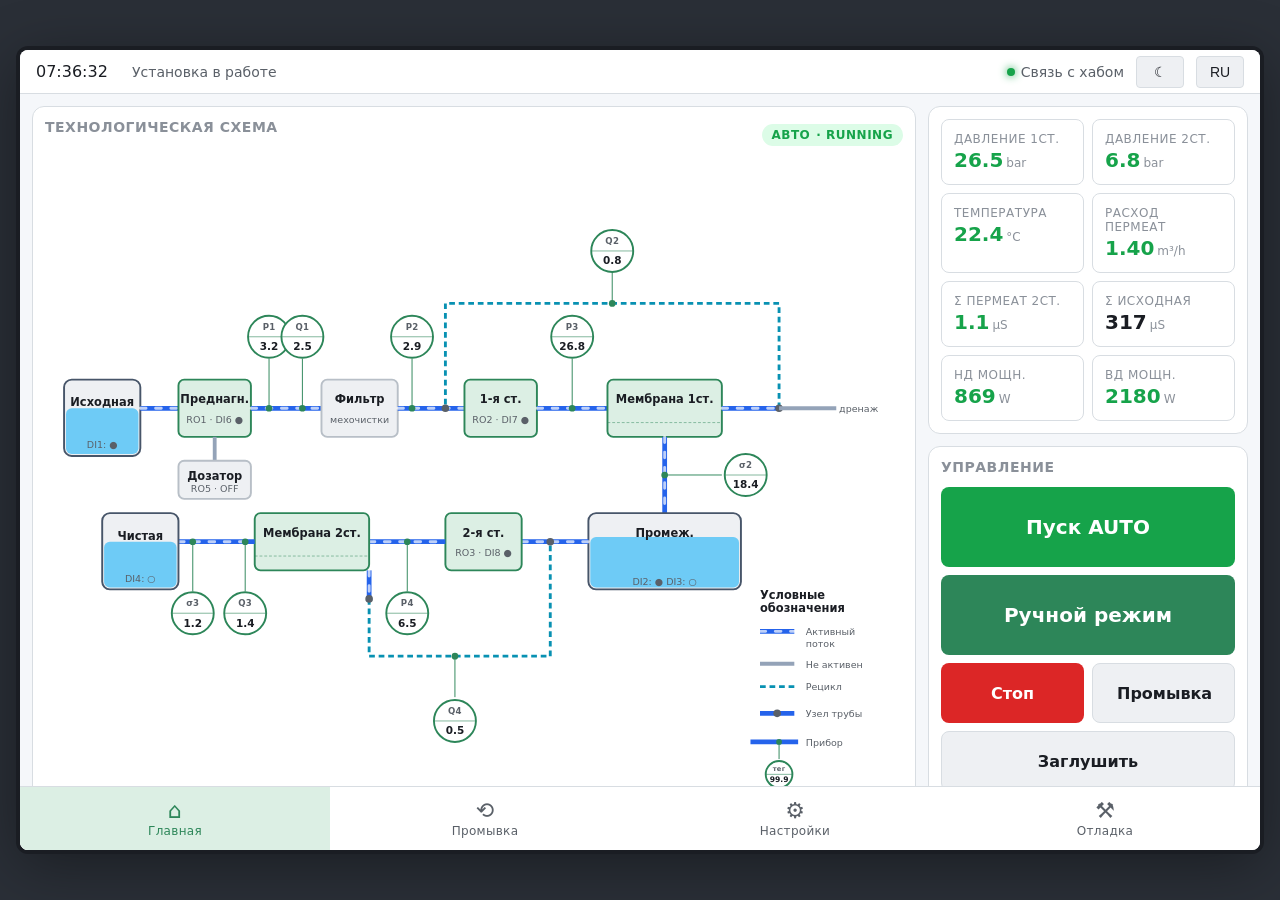
==== commit 05e3103b: "ui(mnemo): outlet-трубы концентрата + перенос легенды Дополнительные правки compactness/clarity:  ══" ====
--- a/proto/index.html
+++ b/proto/index.html
@@ -354,25 +354,30 @@
                     <line x1="590" y1="225" x2="710" y2="225" stroke="var(--accent)" stroke-width="1" stroke-dasharray="3 2" opacity="0.5"/>
 
                     <!-- ════════════════════════════════════════════════════════════
+                         OUTLET-ТРУБА КОНЦЕНТРАТА мембраны 1: короткий pipe-active
+                         от right-edge мембраны (x=710) до точки разветвления (x=770).
+                         Здесь рецикл и дренаж разветвляются — junction на чистой
+                         трубе, не на крае блока (visual clearance).
+                         ════════════════════════════════════════════════════════════ -->
+                    <line class="pipe-active" x1="710" y1="210" x2="770" y2="210"/>
+                    <line class="pipe-flow" x1="710" y1="210" x2="770" y2="210"/>
+
+                    <!-- ════════════════════════════════════════════════════════════
                          РЕЦИКЛ 1-й СТУПЕНИ — петля сверху, подключённая К ТРУБАМ:
-                         • выход концентрата: junction на main pipe в (710, 210) —
-                           справа от мембраны 1, на главной линии Y=210
-                         • врезка рецикла: junction на pipe-active (фильтр→насос 1ст)
-                           в точке (420, 210) — НЕ к блоку насоса, а к трубе перед ним
-                         ════════════════════════════════════════════════════════════ -->
-                    <line class="pipe-recycle flowing" x1="710" y1="210" x2="710" y2="100"/>
-                    <line class="pipe-recycle flowing" x1="710" y1="100" x2="420" y2="100"/>
+                         • НАЧАЛО: junction на outlet-трубе мембраны 1 в (770, 210)
+                         • КОНЕЦ: junction на pipe-active (фильтр→насос 1ст) в (420, 210)
+                         ════════════════════════════════════════════════════════════ -->
+                    <line class="pipe-recycle flowing" x1="770" y1="210" x2="770" y2="100"/>
+                    <line class="pipe-recycle flowing" x1="770" y1="100" x2="420" y2="100"/>
                     <line class="pipe-recycle flowing" x1="420" y1="100" x2="420" y2="210"/>
-                    <!-- Junctions: разветвление трубы (визуально показывает что
-                         рецикл подключается к main pipe, а не идёт от блока) -->
-                    <circle class="pipe-junction" cx="710" cy="210" r="4"/>
+                    <circle class="pipe-junction" cx="770" cy="210" r="4"/>
                     <circle class="pipe-junction" cx="420" cy="210" r="4"/>
 
                     <!-- ═══ Q2 — расход рецикла 1ст (на горизонтальной части петли) ═══ -->
                     <g class="sensor-group">
-                        <line class="sc-leader" x1="565" y1="100" x2="565" y2="68"/>
-                        <circle class="sc-tap" cx="565" cy="100" r="3.5"/>
-                        <g class="sensor-circle" transform="translate(565,45)">
+                        <line class="sc-leader" x1="595" y1="100" x2="595" y2="68"/>
+                        <circle class="sc-tap" cx="595" cy="100" r="3.5"/>
+                        <g class="sensor-circle" transform="translate(595,45)">
                             <circle class="sc-frame" r="22"/>
                             <line class="sc-divider" x1="-22" y1="0" x2="22" y2="0"/>
                             <text class="sc-tag" y="-10">Q2</text>
@@ -380,9 +385,10 @@
                         </g>
                     </g>
 
-                    <!-- Дренаж — короткое ответвление вправо (от junction (710, 210)) -->
-                    <line class="pipe" x1="710" y1="210" x2="770" y2="210"/>
-                    <text class="label-sm" x="773" y="214">дренаж</text>
+                    <!-- Дренаж — продолжение трубы концентрата дальше вправо (серое,
+                         вентиль закрыт — концентрат уходит на рецикл, не на дренаж) -->
+                    <line class="pipe" x1="770" y1="210" x2="830" y2="210"/>
+                    <text class="label-sm" x="833" y="214">дренаж</text>
 
                     <!-- ════════════════════════════════════════════════════════════
                          СВЯЗЬ row 1 → row 2: пермеат от мембраны 1 вниз к промежуточной
@@ -445,17 +451,22 @@
                     <line x1="220" y1="365" x2="340" y2="365" stroke="var(--accent)" stroke-width="1" stroke-dasharray="3 2" opacity="0.5"/>
 
                     <!-- ════════════════════════════════════════════════════════════
+                         OUTLET-ТРУБА КОНЦЕНТРАТА мембраны 2: короткий pipe-active
+                         вниз от bottom-edge мембраны (340, 380) до (340, 410).
+                         Junction рецикла на этой трубе, не на крае блока.
+                         ════════════════════════════════════════════════════════════ -->
+                    <line class="pipe-active" x1="340" y1="380" x2="340" y2="410"/>
+                    <line class="pipe-flow" x1="340" y1="380" x2="340" y2="410"/>
+
+                    <!-- ════════════════════════════════════════════════════════════
                          РЕЦИКЛ 2-й СТУПЕНИ — петля снизу, подключённая К ТРУБАМ:
-                         • выход концентрата: junction на pipe-active
-                           (насос2→мембрана 2) в точке (340, 350) — на ТРУБЕ перед мембраной
-                         • врезка рецикла: junction на pipe-active (промеж→насос 2)
-                           в точке (530, 350) — НЕ к блоку насоса, а к трубе перед ним
-                         ════════════════════════════════════════════════════════════ -->
-                    <line class="pipe-recycle flowing" x1="340" y1="350" x2="340" y2="470"/>
+                         • НАЧАЛО: junction на outlet-трубе мембраны 2 в (340, 410)
+                         • КОНЕЦ: junction на pipe-active (промеж→насос 2) в (530, 350)
+                         ════════════════════════════════════════════════════════════ -->
+                    <line class="pipe-recycle flowing" x1="340" y1="410" x2="340" y2="470"/>
                     <line class="pipe-recycle flowing" x1="340" y1="470" x2="530" y2="470"/>
                     <line class="pipe-recycle flowing" x1="530" y1="470" x2="530" y2="350"/>
-                    <!-- Junctions на main pipes -->
-                    <circle class="pipe-junction" cx="340" cy="350" r="4"/>
+                    <circle class="pipe-junction" cx="340" cy="410" r="4"/>
                     <circle class="pipe-junction" cx="530" cy="350" r="4"/>
 
                     <!-- ═══ Q4 — расход рецикла 2ст (под петлёй) ═══ -->
@@ -511,7 +522,7 @@
                     <!-- ════════════════════════════════════════════════════════════
                          ЛЕГЕНДА (правый верхний угол свободного пространства)
                          ════════════════════════════════════════════════════════════ -->
-                    <g transform="translate(770, 340)">
+                    <g transform="translate(750, 410)">
                         <text class="label" x="0" y="0" font-weight="600">Условные</text>
                         <text class="label" x="0" y="14" font-weight="600">обозначения</text>
 
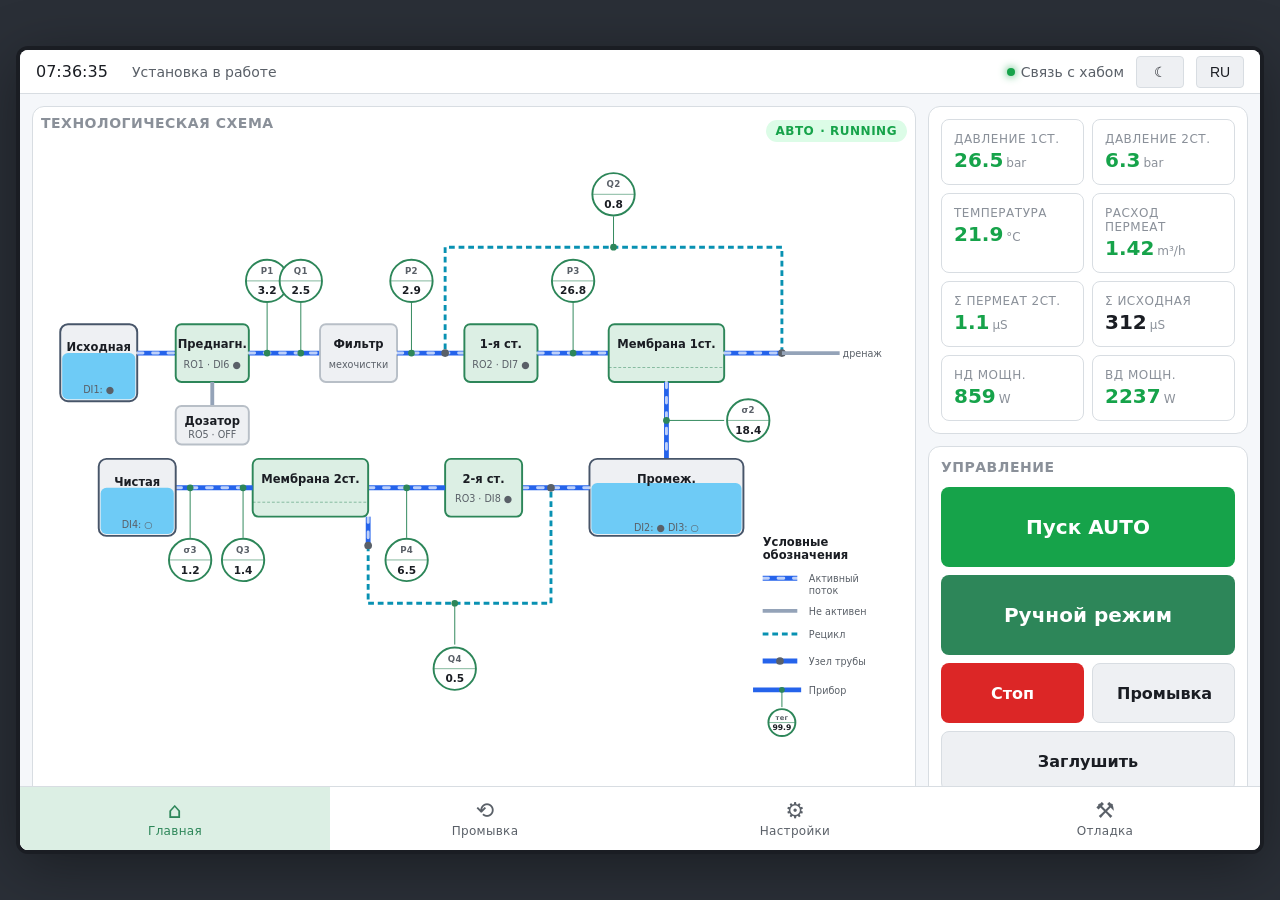
==== commit 3840af9b: "ui(mnemo): поднять схему к верху панели (xMidYMin + меньше padding) На скриншоте видно что схема ВЕР" ====
--- a/proto/index.html
+++ b/proto/index.html
@@ -20,7 +20,7 @@
             background: var(--bg-card);
             border: 1px solid var(--border);
             border-radius: var(--radius-lg);
-            padding: var(--gap-md);
+            padding: var(--gap-sm);  /* было gap-md, уменьшено для большего места под схему */
             overflow: hidden;
             display: flex;
             flex-direction: column;
@@ -29,7 +29,7 @@
             display: flex;
             justify-content: space-between;
             align-items: center;
-            margin-bottom: var(--gap-md);
+            margin-bottom: var(--gap-sm);  /* было gap-md, уменьшено */
         }
         .mnemo-svg {
             flex: 1;
@@ -246,7 +246,7 @@
                      Каждый прибор связан leader-line с tap-point на трубопроводе.
                      Направление потока показано flow-animation (бегущие капли),
                      стрелки-маркеры не используются. -->
-                <svg class="mnemo-svg" viewBox="0 0 900 560" preserveAspectRatio="xMidYMid meet">
+                <svg class="mnemo-svg" viewBox="0 0 900 560" preserveAspectRatio="xMidYMin meet">
 
                     <!-- ════════════════════════════════════════════════════════════
                          КОМПАКТНЫЙ LAYOUT 900×560:
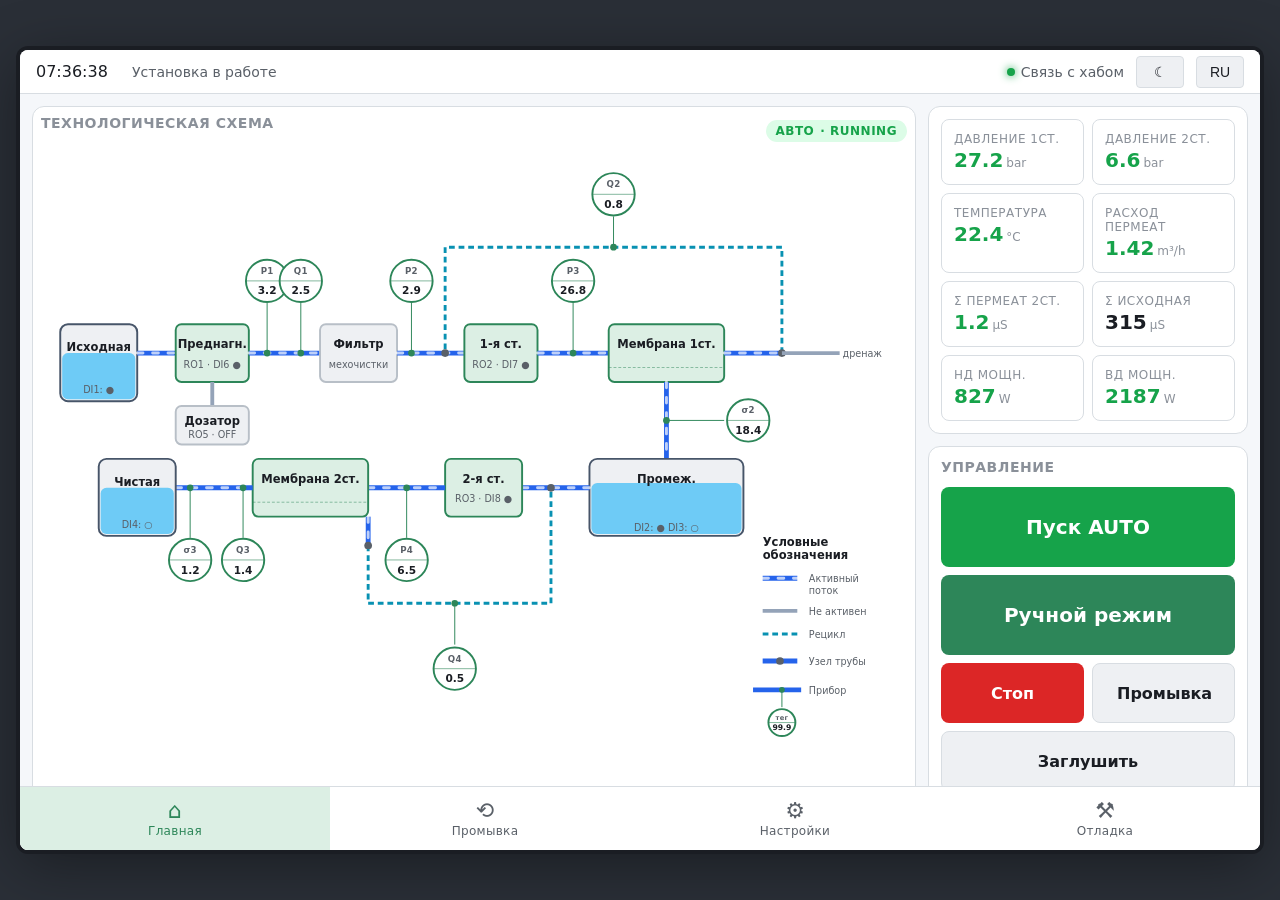
==== commit 79d85c2a: "feat(mnemo): кликабельные датчики → модал с подробной информацией При клике на любой sensor-circle н" ====
--- a/proto/index.html
+++ b/proto/index.html
@@ -657,6 +657,16 @@
     </div>
 </div>
 
+<!-- ───── sensor detail modal ───── -->
+<!-- Открывается по клику на любой sensor-circle на мнемосхеме.
+     Содержимое генерируется JS (showSensorDetail) — заполняется
+     по тэгу прибора (P1, Q3, σ2 ...) из словаря sensorMeta. -->
+<div id="sensor-modal" class="modal-overlay">
+    <div class="modal sensor-modal">
+        <!-- содержимое подставляется через JS innerHTML -->
+    </div>
+</div>
+
 <script src="app.js"></script>
 </body>
 </html>
--- a/proto/style.css
+++ b/proto/style.css
@@ -397,6 +397,139 @@
     justify-content: flex-end;
 }
 
+/* ───── sensor detail modal (открывается по клику на sensor circle) ───── */
+.sensor-modal {
+    width: 720px;
+    max-width: 90vw;
+}
+.sm-header {
+    display: flex;
+    justify-content: space-between;
+    align-items: flex-start;
+    gap: var(--gap-md);
+    margin-bottom: var(--gap-lg);
+}
+.sm-title { font-size: var(--fs-xl); font-weight: 700; color: var(--text-primary); }
+.sm-subtitle { font-size: var(--fs-sm); color: var(--text-secondary); margin-top: 2px; }
+.sm-close {
+    width: 36px; height: 36px;
+    border: 1px solid var(--border);
+    background: var(--bg-mute);
+    border-radius: var(--radius-sm);
+    color: var(--text-primary);
+    font-size: var(--fs-lg);
+    cursor: pointer;
+    flex-shrink: 0;
+}
+.sm-close:active { background: var(--accent-mute); }
+
+.sm-section { margin-bottom: var(--gap-lg); }
+.sm-section-title {
+    font-size: var(--fs-xs);
+    font-weight: 600;
+    text-transform: uppercase;
+    letter-spacing: 0.5px;
+    color: var(--text-muted);
+    margin-bottom: var(--gap-sm);
+}
+
+/* Большое текущее значение + полоска нормы */
+.sm-current {
+    display: flex;
+    align-items: baseline;
+    gap: var(--gap-sm);
+    margin-bottom: var(--gap-sm);
+}
+.sm-current-value {
+    font-size: var(--fs-display, 64px);
+    font-weight: 700;
+    font-variant-numeric: tabular-nums;
+    line-height: 1;
+}
+.sm-current-unit { font-size: var(--fs-xl); color: var(--text-secondary); }
+.sm-current.warn .sm-current-value { color: var(--warning); }
+.sm-current.danger .sm-current-value { color: var(--danger); }
+.sm-current.ok .sm-current-value { color: var(--success); }
+
+.sm-range-bar {
+    position: relative;
+    height: 16px;
+    background: linear-gradient(to right,
+        var(--success) 0%, var(--success) 70%,
+        var(--warning) 70%, var(--warning) 90%,
+        var(--danger) 90%, var(--danger) 100%);
+    border-radius: 999px;
+    margin: var(--gap-sm) 0;
+    overflow: visible;
+}
+.sm-range-bar .pointer {
+    position: absolute;
+    top: -4px;
+    width: 4px;
+    height: 24px;
+    background: var(--text-primary);
+    transform: translateX(-50%);
+    border-radius: 2px;
+}
+.sm-range-labels {
+    display: flex;
+    justify-content: space-between;
+    font-size: var(--fs-xs);
+    color: var(--text-muted);
+    font-variant-numeric: tabular-nums;
+}
+
+/* Mini-trend (3ч) — простой SVG */
+.sm-trend {
+    width: 100%;
+    height: 100px;
+    background: var(--bg-mute);
+    border: 1px solid var(--border);
+    border-radius: var(--radius-md);
+    padding: var(--gap-sm);
+}
+.sm-trend-stats {
+    display: flex;
+    justify-content: space-around;
+    font-size: var(--fs-sm);
+    color: var(--text-secondary);
+    margin-top: var(--gap-sm);
+}
+.sm-trend-stats .stat-value {
+    color: var(--text-primary);
+    font-weight: 600;
+    font-variant-numeric: tabular-nums;
+}
+
+/* Property rows (источник, уставки) */
+.sm-prop-row {
+    display: flex;
+    justify-content: space-between;
+    padding: 6px 0;
+    border-bottom: 1px dashed var(--border);
+    font-size: var(--fs-sm);
+}
+.sm-prop-row:last-child { border-bottom: none; }
+.sm-prop-row .key { color: var(--text-secondary); }
+.sm-prop-row .val {
+    color: var(--text-primary);
+    font-weight: 500;
+    font-variant-numeric: tabular-nums;
+    text-align: right;
+}
+
+/* sensor-group в SVG — индикация кликабельности */
+.mnemo-svg .sensor-group {
+    cursor: pointer;
+    transition: filter 0.15s;
+}
+.mnemo-svg .sensor-group:hover .sc-frame {
+    filter: brightness(1.15) drop-shadow(0 0 4px var(--accent));
+}
+.mnemo-svg .sensor-group:active .sc-frame {
+    filter: brightness(0.9);
+}
+
 /* ───── alarm row ───── */
 .alarm-row {
     display: grid;
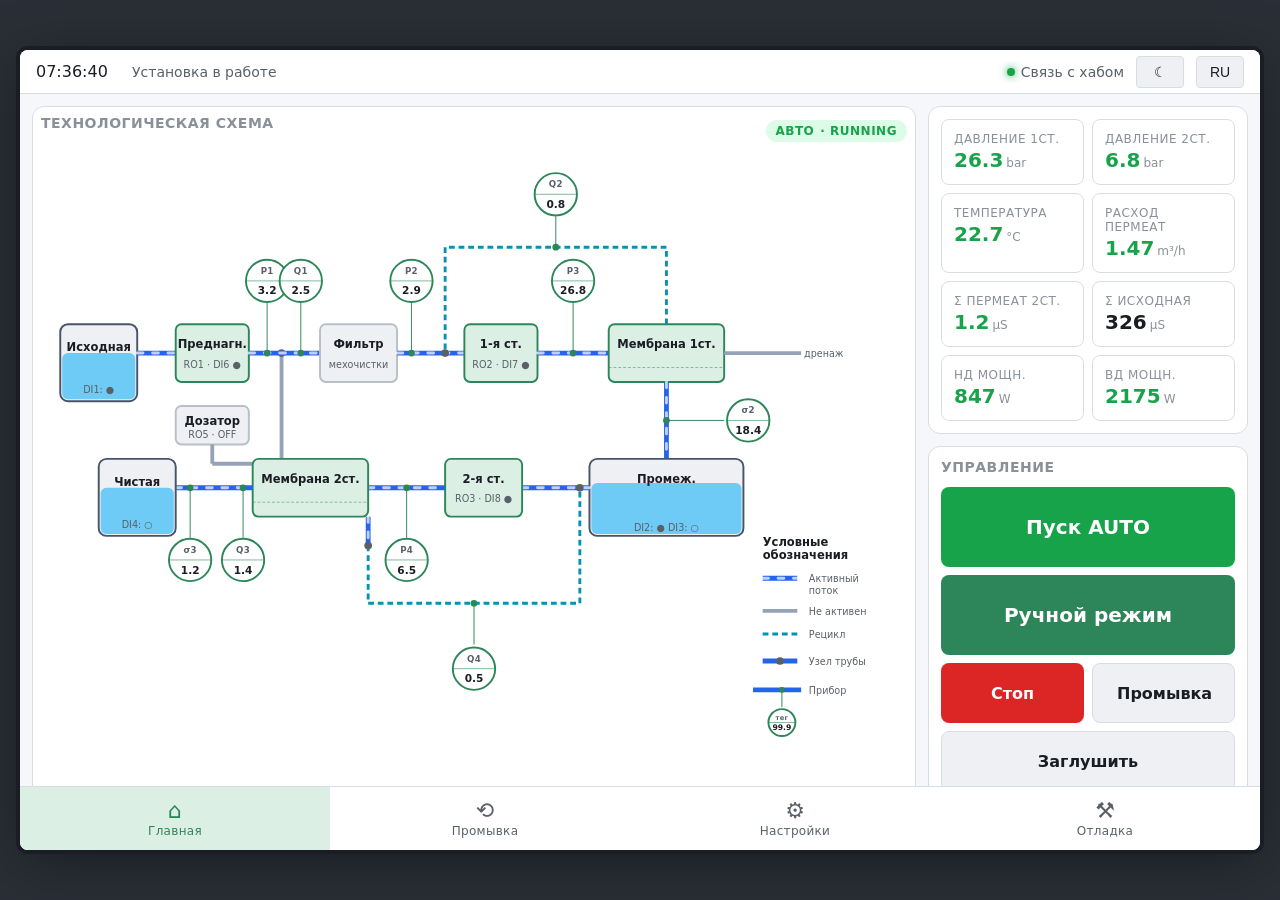
==== commit 148cb8f0: "ui(mnemo): дозатор и рециклы — труба к трубе по разметке Три исправления по вашей разметке (жёлтая с" ====
--- a/proto/index.html
+++ b/proto/index.html
@@ -273,11 +273,20 @@
                     <text class="label" x="178" y="205" text-anchor="middle" data-i18n="main.pump_pre">Преднагн.</text>
                     <text class="label-sm" x="178" y="225" text-anchor="middle">RO1 · DI6 ●</text>
 
-                    <!-- Дозатор — короткое ответвление вниз от преднагнетания -->
-                    <line class="pipe" x1="178" y1="240" x2="178" y2="265"/>
+                    <!-- ════════════════════════════════════════════════════════════
+                         ДОЗАТОР — подключается к pipe (преднагн → фильтр), не к блоку.
+                         Реагент впрыскивается в трубу через специальный T-стык.
+                         Линия идёт: Дозатор out → вниз → вправо → вверх к pipe.
+                         ════════════════════════════════════════════════════════════ -->
                     <rect class="equipment-bg" x="140" y="265" width="76" height="40" rx="6"/>
                     <text class="label" x="178" y="285" text-anchor="middle" data-i18n="main.doser">Дозатор</text>
                     <text class="label-sm" x="178" y="298" text-anchor="middle">RO5 · OFF</text>
+                    <!-- Connecting pipe от дозатора до точки врезки (250, 210) -->
+                    <line class="pipe" x1="178" y1="305" x2="178" y2="325"/>
+                    <line class="pipe" x1="178" y1="325" x2="250" y2="325"/>
+                    <line class="pipe" x1="250" y1="325" x2="250" y2="210"/>
+                    <!-- Junction на pipe-active преднагн→фильтр (точка врезки реагента) -->
+                    <circle class="pipe-junction" cx="250" cy="210" r="4"/>
 
                     <!-- труба от преднагн → фильтр, с tap-points P1 + Q1 -->
                     <line class="pipe-active" x1="216" y1="210" x2="290" y2="210"/>
@@ -354,30 +363,21 @@
                     <line x1="590" y1="225" x2="710" y2="225" stroke="var(--accent)" stroke-width="1" stroke-dasharray="3 2" opacity="0.5"/>
 
                     <!-- ════════════════════════════════════════════════════════════
-                         OUTLET-ТРУБА КОНЦЕНТРАТА мембраны 1: короткий pipe-active
-                         от right-edge мембраны (x=710) до точки разветвления (x=770).
-                         Здесь рецикл и дренаж разветвляются — junction на чистой
-                         трубе, не на крае блока (visual clearance).
-                         ════════════════════════════════════════════════════════════ -->
-                    <line class="pipe-active" x1="710" y1="210" x2="770" y2="210"/>
-                    <line class="pipe-flow" x1="710" y1="210" x2="770" y2="210"/>
-
-                    <!-- ════════════════════════════════════════════════════════════
-                         РЕЦИКЛ 1-й СТУПЕНИ — петля сверху, подключённая К ТРУБАМ:
-                         • НАЧАЛО: junction на outlet-трубе мембраны 1 в (770, 210)
+                         РЕЦИКЛ 1-й СТУПЕНИ — выход концентрата СВЕРХУ мембраны 1
+                         (отдельная труба от рецикла, не общая с дренажом):
+                         • НАЧАЛО: на top-edge мембраны 1 в (650, 180)
                          • КОНЕЦ: junction на pipe-active (фильтр→насос 1ст) в (420, 210)
                          ════════════════════════════════════════════════════════════ -->
-                    <line class="pipe-recycle flowing" x1="770" y1="210" x2="770" y2="100"/>
-                    <line class="pipe-recycle flowing" x1="770" y1="100" x2="420" y2="100"/>
+                    <line class="pipe-recycle flowing" x1="650" y1="180" x2="650" y2="100"/>
+                    <line class="pipe-recycle flowing" x1="650" y1="100" x2="420" y2="100"/>
                     <line class="pipe-recycle flowing" x1="420" y1="100" x2="420" y2="210"/>
-                    <circle class="pipe-junction" cx="770" cy="210" r="4"/>
                     <circle class="pipe-junction" cx="420" cy="210" r="4"/>
 
-                    <!-- ═══ Q2 — расход рецикла 1ст (на горизонтальной части петли) ═══ -->
-                    <g class="sensor-group">
-                        <line class="sc-leader" x1="595" y1="100" x2="595" y2="68"/>
-                        <circle class="sc-tap" cx="595" cy="100" r="3.5"/>
-                        <g class="sensor-circle" transform="translate(595,45)">
+                    <!-- ═══ Q2 — расход рецикла 1ст ═══ -->
+                    <g class="sensor-group">
+                        <line class="sc-leader" x1="535" y1="100" x2="535" y2="68"/>
+                        <circle class="sc-tap" cx="535" cy="100" r="3.5"/>
+                        <g class="sensor-circle" transform="translate(535,45)">
                             <circle class="sc-frame" r="22"/>
                             <line class="sc-divider" x1="-22" y1="0" x2="22" y2="0"/>
                             <text class="sc-tag" y="-10">Q2</text>
@@ -385,10 +385,13 @@
                         </g>
                     </g>
 
-                    <!-- Дренаж — продолжение трубы концентрата дальше вправо (серое,
-                         вентиль закрыт — концентрат уходит на рецикл, не на дренаж) -->
-                    <line class="pipe" x1="770" y1="210" x2="830" y2="210"/>
-                    <text class="label-sm" x="833" y="214">дренаж</text>
+                    <!-- ════════════════════════════════════════════════════════════
+                         ДРЕНАЖ — отдельная труба от right-edge мембраны 1.
+                         Серая (вентиль закрыт в обычном режиме), концентрат уходит
+                         на дренаж только при ручном открытии.
+                         ════════════════════════════════════════════════════════════ -->
+                    <line class="pipe" x1="710" y1="210" x2="790" y2="210"/>
+                    <text class="label-sm" x="793" y="214">дренаж</text>
 
                     <!-- ════════════════════════════════════════════════════════════
                          СВЯЗЬ row 1 → row 2: пермеат от мембраны 1 вниз к промежуточной
@@ -464,16 +467,16 @@
                          • КОНЕЦ: junction на pipe-active (промеж→насос 2) в (530, 350)
                          ════════════════════════════════════════════════════════════ -->
                     <line class="pipe-recycle flowing" x1="340" y1="410" x2="340" y2="470"/>
-                    <line class="pipe-recycle flowing" x1="340" y1="470" x2="530" y2="470"/>
-                    <line class="pipe-recycle flowing" x1="530" y1="470" x2="530" y2="350"/>
+                    <line class="pipe-recycle flowing" x1="340" y1="470" x2="560" y2="470"/>
+                    <line class="pipe-recycle flowing" x1="560" y1="470" x2="560" y2="350"/>
                     <circle class="pipe-junction" cx="340" cy="410" r="4"/>
-                    <circle class="pipe-junction" cx="530" cy="350" r="4"/>
+                    <circle class="pipe-junction" cx="560" cy="350" r="4"/>
 
                     <!-- ═══ Q4 — расход рецикла 2ст (под петлёй) ═══ -->
                     <g class="sensor-group">
-                        <line class="sc-leader" x1="430" y1="470" x2="430" y2="513"/>
-                        <circle class="sc-tap" cx="430" cy="470" r="3.5"/>
-                        <g class="sensor-circle" transform="translate(430,538)">
+                        <line class="sc-leader" x1="450" y1="470" x2="450" y2="513"/>
+                        <circle class="sc-tap" cx="450" cy="470" r="3.5"/>
+                        <g class="sensor-circle" transform="translate(450,538)">
                             <circle class="sc-frame" r="22"/>
                             <line class="sc-divider" x1="-22" y1="0" x2="22" y2="0"/>
                             <text class="sc-tag" y="-10">Q4</text>
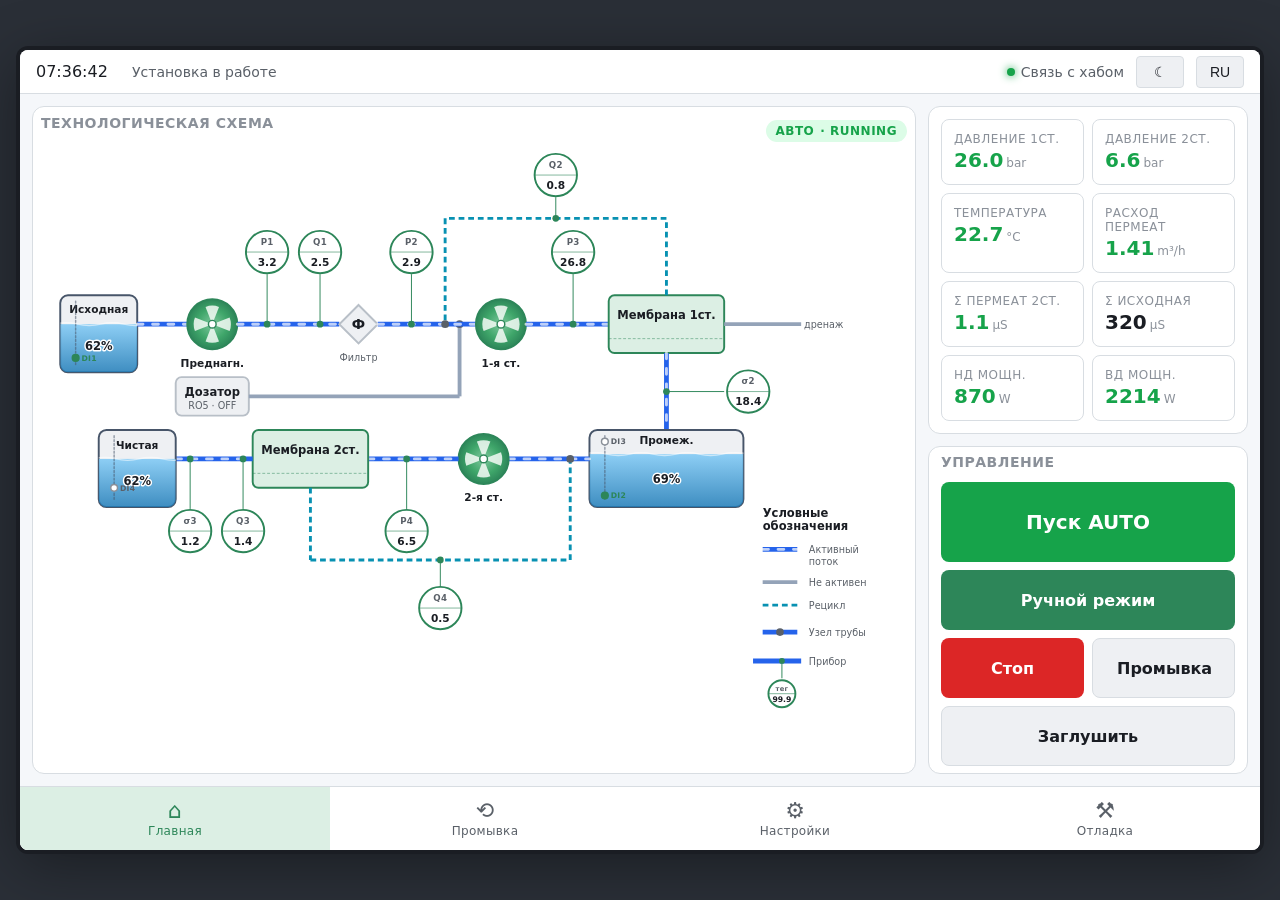
==== commit e2957341: "feat(ui): визуальный апгрейд мнемосхемы + clickable equipment Прототип: • Насосы (3×) — теперь круги" ====
--- a/proto/index.html
+++ b/proto/index.html
@@ -131,8 +131,103 @@
         [data-theme="dark"] .mnemo-svg .pipe-junction {
             fill: var(--text-secondary);
         }
-        .mnemo-svg .tank { fill: var(--bg-mute); stroke: var(--tank-stroke); stroke-width: 2; }
+        .mnemo-svg .tank {
+            fill: var(--bg-mute);
+            stroke: var(--tank-stroke);
+            stroke-width: 2;
+        }
+        /* legacy class — оставлен для обратной совместимости, не используется
+         * в новом представлении ёмкостей (см. tank-water-grad ниже). */
         .mnemo-svg .tank-water { fill: var(--water); opacity: 0.7; }
+
+        /* ─── Ёмкости (расширенная графика) ────────────────────────────────
+         * Структура SVG-группы ёмкости:
+         *   1. <rect class="tank">              — корпус (rounded rect)
+         *   2. <g clip-path="…">                — обрезка по форме корпуса
+         *        <rect class="tank-water-grad"> — заливка водой
+         *        <path class="tank-wave-line">  — ripple на поверхности
+         *   3. <text class="tank-name">          — название ёмкости
+         *   4. <text class="tank-pct">           — % заполнения
+         *   5. <line class="tank-probe">         — стержень датчиков уровня
+         *   6. <g class="level-sw [.active]">    — поплавковый датчик на стержне
+         */
+        .mnemo-svg .tank-water-grad {
+            fill: url(#tankWaterGrad);
+            opacity: 0.85;
+        }
+        .mnemo-svg .tank-wave-line {
+            stroke: #ffffff;
+            stroke-width: 1.4;
+            fill: none;
+            opacity: 0.55;
+            stroke-linecap: round;
+            animation: tank-wave 5s ease-in-out infinite;
+            transform-box: fill-box;
+        }
+        [data-theme="dark"] .mnemo-svg .tank-wave-line { opacity: 0.4; }
+        @keyframes tank-wave {
+            0%, 100% { transform: translateX(0); }
+            50%      { transform: translateX(-10px); }
+        }
+        @media (prefers-reduced-motion: reduce) {
+            .mnemo-svg .tank-wave-line { animation: none; }
+        }
+        .mnemo-svg .tank-name {
+            fill: var(--text-primary);
+            font-size: 11px;
+            font-weight: 600;
+            font-family: inherit;
+            text-anchor: middle;
+        }
+        .mnemo-svg .tank-pct {
+            fill: var(--text-primary);
+            font-size: 12px;
+            font-weight: 700;
+            font-family: inherit;
+            text-anchor: middle;
+            font-variant-numeric: tabular-nums;
+            paint-order: stroke;
+            stroke: var(--bg-card);
+            stroke-width: 3;
+            stroke-linejoin: round;
+        }
+        /* Стержень-кронштейн с датчиками уровня (имитация погруженного зонда) */
+        .mnemo-svg .tank-probe {
+            stroke: var(--tank-stroke);
+            stroke-width: 1.5;
+            opacity: 0.55;
+            stroke-dasharray: 2 2;
+            stroke-linecap: round;
+        }
+        /* Поплавковый датчик уровня. Состояния:
+         *   default — сухой (◯, серый, контур)
+         *   .active — мокрый, контакт замкнут (●, зелёный)
+         *   .alarm  — авария (●, красный, пульсация)
+         */
+        .mnemo-svg .level-sw .sw-dot {
+            fill: var(--bg-card);
+            stroke: var(--text-muted);
+            stroke-width: 1.5;
+        }
+        .mnemo-svg .level-sw.active .sw-dot {
+            fill: var(--accent);
+            stroke: var(--accent);
+        }
+        .mnemo-svg .level-sw.alarm .sw-dot {
+            fill: var(--danger);
+            stroke: var(--danger);
+            animation: sc-pulse 1.5s ease-in-out infinite;
+        }
+        .mnemo-svg .level-sw .sw-tag {
+            fill: var(--text-secondary);
+            font-size: 8px;
+            font-weight: 700;
+            font-family: inherit;
+            letter-spacing: 0.3px;
+            text-anchor: start;
+        }
+        .mnemo-svg .level-sw.active .sw-tag { fill: var(--accent); }
+        .mnemo-svg .level-sw.alarm  .sw-tag { fill: var(--danger); }
         .mnemo-svg .equipment-bg { fill: var(--bg-mute); stroke: var(--border-strong); stroke-width: 2; }
         .mnemo-svg .equipment-active { fill: var(--accent-mute); stroke: var(--accent); stroke-width: 2; }
         .mnemo-svg .label { fill: var(--text-primary); font-size: 12px; font-weight: 600; font-family: inherit; }
@@ -211,6 +306,149 @@
         .mnemo-svg .sensor-group.offline .sc-tap    { fill: var(--border-strong); }
         .mnemo-svg .sensor-group.offline .sc-tag,
         .mnemo-svg .sensor-group.offline .sc-value  { fill: var(--text-muted); }
+
+        /* ─── Насосы (P&ID-style centrifugal pump symbol — circle + impeller) ───
+         * Состояния:
+         *   .running  — крутится, зелёный градиент
+         *   .starting — пульсирующий жёлтый (запуск, медленное вращение)
+         *   .error    — пульсирующий красный (статичный ротор)
+         *   .off      — серый (статичный)
+         */
+        .mnemo-svg .pump-circle .pump-bg {
+            fill: var(--bg-card);
+            stroke: var(--accent);
+            stroke-width: 2;
+            transition: fill 0.3s, stroke 0.3s;
+        }
+        .mnemo-svg .pump-circle .pump-blade {
+            fill: var(--accent);
+            stroke: none;
+        }
+        .mnemo-svg .pump-circle .pump-hub {
+            fill: var(--bg-card);
+            stroke: var(--accent);
+            stroke-width: 1.5;
+        }
+        .mnemo-svg .pump-circle .pump-label {
+            fill: var(--text-primary);
+            font-size: 11px;
+            font-weight: 600;
+            font-family: inherit;
+            text-anchor: middle;
+        }
+
+        /* Группа ротора — анимация вращения через CSS.
+         * transform-box: fill-box даёт вращение вокруг центра bbox группы. */
+        .mnemo-svg .pump-circle .pump-rotor {
+            transform-box: fill-box;
+            transform-origin: center;
+        }
+
+        /* RUNNING — крутящийся импеллер с зелёным градиентом */
+        .mnemo-svg .pump-circle.running .pump-bg {
+            fill: url(#pumpGradRun);
+            stroke: var(--accent);
+        }
+        .mnemo-svg .pump-circle.running .pump-blade {
+            fill: #f4faf6;
+            opacity: 0.85;
+        }
+        .mnemo-svg .pump-circle.running .pump-rotor {
+            animation: pump-spin 1.5s linear infinite;
+        }
+
+        /* STARTING — жёлтый, медленное вращение, пульсирующий фон */
+        .mnemo-svg .pump-circle.starting .pump-bg {
+            fill: rgba(245, 158, 11, 0.18);
+            stroke: var(--warning);
+            animation: pump-pulse-warn 1.2s ease-in-out infinite;
+        }
+        .mnemo-svg .pump-circle.starting .pump-blade {
+            fill: var(--warning);
+        }
+        .mnemo-svg .pump-circle.starting .pump-hub {
+            stroke: var(--warning);
+        }
+        .mnemo-svg .pump-circle.starting .pump-rotor {
+            animation: pump-spin 3s linear infinite;
+        }
+
+        /* ERROR — красный, пульсирующий, ротор не вращается */
+        .mnemo-svg .pump-circle.error .pump-bg {
+            fill: rgba(220, 53, 69, 0.18);
+            stroke: var(--danger);
+            animation: pump-pulse-err 1s ease-in-out infinite;
+        }
+        .mnemo-svg .pump-circle.error .pump-blade {
+            fill: var(--danger);
+        }
+        .mnemo-svg .pump-circle.error .pump-hub {
+            stroke: var(--danger);
+        }
+
+        /* OFF — серый, статичный */
+        .mnemo-svg .pump-circle.off .pump-bg {
+            fill: var(--bg-mute);
+            stroke: var(--border-strong);
+        }
+        .mnemo-svg .pump-circle.off .pump-blade {
+            fill: var(--text-muted);
+        }
+        .mnemo-svg .pump-circle.off .pump-hub {
+            stroke: var(--text-muted);
+        }
+
+        @keyframes pump-spin {
+            from { transform: rotate(0deg); }
+            to   { transform: rotate(360deg); }
+        }
+        @keyframes pump-pulse-warn {
+            0%, 100% { stroke-width: 2; }
+            50%      { stroke-width: 3.5; }
+        }
+        @keyframes pump-pulse-err {
+            0%, 100% { stroke-width: 2; }
+            50%      { stroke-width: 4; }
+        }
+        @media (prefers-reduced-motion: reduce) {
+            .mnemo-svg .pump-circle .pump-rotor { animation: none; }
+            .mnemo-svg .pump-circle .pump-bg    { animation: none; }
+        }
+
+        /* ─── Кликабельное оборудование (фильтр, насосы, мембраны) ─────────
+         * Эти элементы открывают подробный модал по клику. Курсор-указатель
+         * + лёгкий highlight на hover делает affordance очевидным. */
+        .mnemo-svg .equipment-clickable {
+            cursor: pointer;
+        }
+        .mnemo-svg .equipment-clickable:hover .filter-diamond,
+        .mnemo-svg .equipment-clickable:hover .equipment-active,
+        .mnemo-svg .equipment-clickable:hover .equipment-bg,
+        .mnemo-svg .equipment-clickable:hover .pump-bg {
+            filter: brightness(1.08) drop-shadow(0 0 4px var(--accent));
+        }
+        .mnemo-svg .equipment-clickable:focus { outline: none; }
+        .mnemo-svg .equipment-clickable:focus-visible .filter-diamond,
+        .mnemo-svg .equipment-clickable:focus-visible .equipment-active,
+        .mnemo-svg .equipment-clickable:focus-visible .pump-bg {
+            stroke: var(--accent-hover);
+            stroke-width: 3;
+        }
+
+        /* ─── Фильтр (ромб с буквой "Ф" — упрощённый ISA-символ фильтра) ─── */
+        .mnemo-svg .filter-diamond {
+            fill: var(--bg-mute);
+            stroke: var(--border-strong);
+            stroke-width: 2;
+        }
+        .mnemo-svg .filter-letter {
+            fill: var(--text-primary);
+            font-size: 14px;
+            font-weight: 700;
+            font-family: inherit;
+            text-anchor: middle;
+            dominant-baseline: central;
+        }
     </style>
 </head>
 <body>
@@ -246,7 +484,36 @@
                      Каждый прибор связан leader-line с tap-point на трубопроводе.
                      Направление потока показано flow-animation (бегущие капли),
                      стрелки-маркеры не используются. -->
-                <svg class="mnemo-svg" viewBox="0 0 900 560" preserveAspectRatio="xMidYMin meet">
+                <svg class="mnemo-svg" viewBox="0 30 900 530" preserveAspectRatio="xMidYMin meet">
+
+                    <!-- ════════════════════════════════════════════════════════════
+                         SVG defs:
+                          • pumpGradRun  — радиальный градиент работающего насоса
+                          • tankWaterGrad — вертикальный градиент воды (светлее
+                            у поверхности, темнее у дна)
+                          • clip-feed-tank / -inter-tank / -product-tank — обрезки
+                            формы каждой ёмкости для воды и волны
+                         ════════════════════════════════════════════════════════════ -->
+                    <defs>
+                        <radialGradient id="pumpGradRun" cx="50%" cy="50%" r="50%">
+                            <stop offset="0%"  stop-color="#7fc89e"/>
+                            <stop offset="60%" stop-color="#3fa66a"/>
+                            <stop offset="100%" stop-color="#2d8659"/>
+                        </radialGradient>
+                        <linearGradient id="tankWaterGrad" x1="0" y1="0" x2="0" y2="1">
+                            <stop offset="0%"   stop-color="#7cc8f5"/>
+                            <stop offset="100%" stop-color="#1f7cb8"/>
+                        </linearGradient>
+                        <clipPath id="clip-feed-tank">
+                            <rect x="20" y="180" width="80" height="80" rx="8"/>
+                        </clipPath>
+                        <clipPath id="clip-inter-tank">
+                            <rect x="570" y="320" width="160" height="80" rx="8"/>
+                        </clipPath>
+                        <clipPath id="clip-product-tank">
+                            <rect x="60" y="320" width="80" height="80" rx="8"/>
+                        </clipPath>
+                    </defs>
 
                     <!-- ════════════════════════════════════════════════════════════
                          КОМПАКТНЫЙ LAYOUT 900×560:
@@ -258,41 +525,68 @@
                          Recycle 2ст: петля Y=410 под row 2
                          ════════════════════════════════════════════════════════════ -->
 
-                    <!-- ===== Исходная ёмкость (компактно, левая колонка) ===== -->
-                    <rect class="tank" x="20" y="180" width="80" height="80" rx="8"/>
-                    <rect class="tank-water" x="22" y="210" width="76" height="48" rx="6"/>
-                    <text class="label" x="60" y="208" text-anchor="middle" data-i18n="main.feed_tank">Исходная</text>
-                    <text class="label-sm" x="60" y="252" text-anchor="middle">DI1: ●</text>
+                    <!-- ═══ Исходная ёмкость (feed) ═══════════════════════════════
+                         Геометрия 80×80 на (20, 180). Уровень воды ~62% (y=210→260).
+                         Один поплавковый датчик DI1 (низкоуровневый, активен).
+                         ═══════════════════════════════════════════════════════════ -->
+                    <g class="tank-group">
+                        <rect class="tank" x="20" y="180" width="80" height="80" rx="8"/>
+                        <g clip-path="url(#clip-feed-tank)">
+                            <rect class="tank-water-grad" x="20" y="210" width="80" height="50"/>
+                            <path class="tank-wave-line"
+                                  d="M14,210 Q26,207 38,210 T62,210 T86,210 T110,210"/>
+                        </g>
+                        <text class="tank-name" x="60" y="198"
+                              data-i18n="main.feed_tank">Исходная</text>
+                        <text class="tank-pct"  x="60" y="237">62%</text>
+                        <line class="tank-probe" x1="36" y1="186" x2="36" y2="254"/>
+                        <g class="level-sw active" transform="translate(36, 245)">
+                            <circle class="sw-dot" cx="0" cy="0" r="3.5"/>
+                            <text class="sw-tag" x="6" y="3">DI1</text>
+                        </g>
+                    </g>
 
                     <!-- труба от исходной к преднагнетанию (горизонтально) -->
-                    <line class="pipe-active" x1="100" y1="210" x2="140" y2="210"/>
-                    <line class="pipe-flow" x1="100" y1="210" x2="140" y2="210"/>
-
-                    <!-- ===== Преднагнетания ===== -->
-                    <rect class="equipment-active" x="140" y="180" width="76" height="60" rx="6"/>
-                    <text class="label" x="178" y="205" text-anchor="middle" data-i18n="main.pump_pre">Преднагн.</text>
-                    <text class="label-sm" x="178" y="225" text-anchor="middle">RO1 · DI6 ●</text>
+                    <line class="pipe-active" x1="100" y1="210" x2="152" y2="210"/>
+                    <line class="pipe-flow" x1="100" y1="210" x2="152" y2="210"/>
+
+                    <!-- ===== Преднагнетательный насос (centrifugal pump symbol) ===== -->
+                    <g class="pump-circle running equipment-clickable" data-equipment="pump-pre" transform="translate(178,210)">
+                        <circle class="pump-bg" r="26"/>
+                        <g class="pump-rotor">
+                            <path class="pump-blade" d="M0,0 L18,-7 A19,19 0 0,1 18,7 Z"/>
+                            <path class="pump-blade" d="M0,0 L7,18 A19,19 0 0,1 -7,18 Z"/>
+                            <path class="pump-blade" d="M0,0 L-18,7 A19,19 0 0,1 -18,-7 Z"/>
+                            <path class="pump-blade" d="M0,0 L-7,-18 A19,19 0 0,1 7,-18 Z"/>
+                            <circle class="pump-hub" r="4"/>
+                        </g>
+                        <text class="pump-label" y="44" data-i18n="main.pump_pre">Преднагн.</text>
+                    </g>
 
                     <!-- ════════════════════════════════════════════════════════════
-                         ДОЗАТОР — подключается к pipe (преднагн → фильтр), не к блоку.
-                         Реагент впрыскивается в трубу через специальный T-стык.
-                         Линия идёт: Дозатор out → вниз → вправо → вверх к pipe.
+                         ДОЗАТОР — реагент-антискалант впрыскивается ПОСЛЕ фильтра
+                         (если впрыснуть до фильтра, мехочистка задержит хлопья).
+                         Точка врезки (435, 210) на pipe-active filter→1ст; Дозатор
+                         остаётся на левом краю под Преднагн (свободное место).
+                         Линия: Дозатор right → вправо вдоль y=285 → вверх к pipe.
                          ════════════════════════════════════════════════════════════ -->
                     <rect class="equipment-bg" x="140" y="265" width="76" height="40" rx="6"/>
                     <text class="label" x="178" y="285" text-anchor="middle" data-i18n="main.doser">Дозатор</text>
                     <text class="label-sm" x="178" y="298" text-anchor="middle">RO5 · OFF</text>
-                    <!-- Connecting pipe от дозатора до точки врезки (250, 210) -->
-                    <line class="pipe" x1="178" y1="305" x2="178" y2="325"/>
-                    <line class="pipe" x1="178" y1="325" x2="250" y2="325"/>
-                    <line class="pipe" x1="250" y1="325" x2="250" y2="210"/>
-                    <!-- Junction на pipe-active преднагн→фильтр (точка врезки реагента) -->
-                    <circle class="pipe-junction" cx="250" cy="210" r="4"/>
-
-                    <!-- труба от преднагн → фильтр, с tap-points P1 + Q1 -->
-                    <line class="pipe-active" x1="216" y1="210" x2="290" y2="210"/>
-                    <line class="pipe-flow" x1="216" y1="210" x2="290" y2="210"/>
-
-                    <!-- ═══ P1 + Q1 на трубе после преднагнетания (рядом, оба сверху) ═══ -->
+                    <!-- Connecting pipe от дозатора до точки врезки (435, 210) -->
+                    <line class="pipe" x1="216" y1="285" x2="435" y2="285"/>
+                    <line class="pipe" x1="435" y1="285" x2="435" y2="210"/>
+                    <!-- Junction на pipe-active фильтр→1ст (точка впрыска реагента) -->
+                    <circle class="pipe-junction" cx="435" cy="210" r="4"/>
+
+                    <!-- труба от преднагн → фильтр, с tap-points P1 + Q1
+                         (фильтр уменьшен → труба длиннее, P1/Q1 разнесены) -->
+                    <line class="pipe-active" x1="204" y1="210" x2="310" y2="210"/>
+                    <line class="pipe-flow" x1="204" y1="210" x2="310" y2="210"/>
+
+                    <!-- ═══ P1 + Q1 на трубе после преднагнетания (Q1 сдвинут вправо
+                         после уменьшения фильтра — теперь между датчиками комфортный
+                         зазор без визуального наложения кругов) ═══ -->
                     <g class="sensor-group">
                         <line class="sc-leader" x1="235" y1="210" x2="235" y2="158"/>
                         <circle class="sc-tap" cx="235" cy="210" r="3.5"/>
@@ -304,9 +598,9 @@
                         </g>
                     </g>
                     <g class="sensor-group">
-                        <line class="sc-leader" x1="270" y1="210" x2="270" y2="158"/>
-                        <circle class="sc-tap" cx="270" cy="210" r="3.5"/>
-                        <g class="sensor-circle" transform="translate(270,135)">
+                        <line class="sc-leader" x1="290" y1="210" x2="290" y2="158"/>
+                        <circle class="sc-tap" cx="290" cy="210" r="3.5"/>
+                        <g class="sensor-circle" transform="translate(290,135)">
                             <circle class="sc-frame" r="22"/>
                             <line class="sc-divider" x1="-22" y1="0" x2="22" y2="0"/>
                             <text class="sc-tag" y="-10">Q1</text>
@@ -314,14 +608,22 @@
                         </g>
                     </g>
 
-                    <!-- ===== Фильтр мехочистки ===== -->
-                    <rect class="equipment-bg" x="290" y="180" width="80" height="60" rx="6"/>
-                    <text class="label" x="330" y="205" text-anchor="middle" data-i18n="main.filter">Фильтр</text>
-                    <text class="label-sm" x="330" y="225" text-anchor="middle">мехочистки</text>
-
-                    <!-- труба фильтр → насос 1ст с tap-point P2 -->
-                    <line class="pipe-active" x1="370" y1="210" x2="440" y2="210"/>
-                    <line class="pipe-flow" x1="370" y1="210" x2="440" y2="210"/>
+                    <!-- ===== Фильтр мехочистки (ромб с буквой "Ф", уменьшен 2×) =====
+                         Ромб 40×40 с центром (330, 210). Вершины: top (330,190),
+                         right (350,210), bottom (330,230), left (310,210).
+                         Левая и правая точки совпадают с концами труб → бесшовно.
+                         Уменьшение освободило место для P1/Q1 датчиков на трубе.
+                         Кликабелен — открывает модал с ΔP и наработкой картриджа. -->
+                    <g class="equipment-clickable" data-equipment="filter">
+                        <polygon class="filter-diamond" points="330,190 350,210 330,230 310,210"/>
+                        <text class="filter-letter" x="330" y="210">Ф</text>
+                        <text class="label-sm" x="330" y="248" text-anchor="middle" data-i18n="main.filter">Фильтр</text>
+                    </g>
+
+                    <!-- труба фильтр → насос 1ст с tap-point P2 (фильтр уменьшен:
+                         труба теперь начинается с x=350, не x=370) -->
+                    <line class="pipe-active" x1="350" y1="210" x2="452" y2="210"/>
+                    <line class="pipe-flow" x1="350" y1="210" x2="452" y2="210"/>
 
                     <!-- ═══ P2 — после фильтра (сдвинут к началу трубы, чтобы освободить
                          x=420 для junction рецикла 1ст ниже) ═══ -->
@@ -336,14 +638,22 @@
                         </g>
                     </g>
 
-                    <!-- ===== Насос 1-й ступени ===== -->
-                    <rect class="equipment-active" x="440" y="180" width="76" height="60" rx="6"/>
-                    <text class="label" x="478" y="205" text-anchor="middle" data-i18n="main.pump_st1">1-я ст.</text>
-                    <text class="label-sm" x="478" y="225" text-anchor="middle">RO2 · DI7 ●</text>
+                    <!-- ===== Насос 1-й ступени (centrifugal pump symbol) ===== -->
+                    <g class="pump-circle running equipment-clickable" data-equipment="pump-st1" transform="translate(478,210)">
+                        <circle class="pump-bg" r="26"/>
+                        <g class="pump-rotor">
+                            <path class="pump-blade" d="M0,0 L18,-7 A19,19 0 0,1 18,7 Z"/>
+                            <path class="pump-blade" d="M0,0 L7,18 A19,19 0 0,1 -7,18 Z"/>
+                            <path class="pump-blade" d="M0,0 L-18,7 A19,19 0 0,1 -18,-7 Z"/>
+                            <path class="pump-blade" d="M0,0 L-7,-18 A19,19 0 0,1 7,-18 Z"/>
+                            <circle class="pump-hub" r="4"/>
+                        </g>
+                        <text class="pump-label" y="44" data-i18n="main.pump_st1">1-я ст.</text>
+                    </g>
 
                     <!-- труба насос 1ст → мембрана 1 с tap-point P3 -->
-                    <line class="pipe-active" x1="516" y1="210" x2="590" y2="210"/>
-                    <line class="pipe-flow" x1="516" y1="210" x2="590" y2="210"/>
+                    <line class="pipe-active" x1="504" y1="210" x2="590" y2="210"/>
+                    <line class="pipe-flow" x1="504" y1="210" x2="590" y2="210"/>
 
                     <!-- ═══ P3 — давление 1-й ступени ═══ -->
                     <g class="sensor-group">
@@ -358,9 +668,11 @@
                     </g>
 
                     <!-- ===== Мембрана 1-й ступени ===== -->
-                    <rect class="equipment-active" x="590" y="180" width="120" height="60" rx="6"/>
-                    <text class="label" x="650" y="205" text-anchor="middle" data-i18n="main.membrane1">Мембрана 1ст.</text>
-                    <line x1="590" y1="225" x2="710" y2="225" stroke="var(--accent)" stroke-width="1" stroke-dasharray="3 2" opacity="0.5"/>
+                    <g class="equipment-clickable" data-equipment="membrane-1">
+                        <rect class="equipment-active" x="590" y="180" width="120" height="60" rx="6"/>
+                        <text class="label" x="650" y="205" text-anchor="middle" data-i18n="main.membrane1">Мембрана 1ст.</text>
+                        <line x1="590" y1="225" x2="710" y2="225" stroke="var(--accent)" stroke-width="1" stroke-dasharray="3 2" opacity="0.5"/>
+                    </g>
 
                     <!-- ════════════════════════════════════════════════════════════
                          РЕЦИКЛ 1-й СТУПЕНИ — выход концентрата СВЕРХУ мембраны 1
@@ -375,9 +687,9 @@
 
                     <!-- ═══ Q2 — расход рецикла 1ст ═══ -->
                     <g class="sensor-group">
-                        <line class="sc-leader" x1="535" y1="100" x2="535" y2="68"/>
+                        <line class="sc-leader" x1="535" y1="100" x2="535" y2="78"/>
                         <circle class="sc-tap" cx="535" cy="100" r="3.5"/>
-                        <g class="sensor-circle" transform="translate(535,45)">
+                        <g class="sensor-circle" transform="translate(535,55)">
                             <circle class="sc-frame" r="22"/>
                             <line class="sc-divider" x1="-22" y1="0" x2="22" y2="0"/>
                             <text class="sc-tag" y="-10">Q2</text>
@@ -417,24 +729,54 @@
                          Y=320..380 для оборудования, pipe Y=350, поток справа налево
                          ════════════════════════════════════════════════════════════ -->
 
-                    <!-- ===== Промежуточная ёмкость ===== -->
-                    <rect class="tank" x="570" y="320" width="160" height="80" rx="8"/>
-                    <rect class="tank-water" x="572" y="345" width="156" height="53" rx="6"/>
-                    <text class="label" x="650" y="345" text-anchor="middle" data-i18n="main.inter_tank">Промеж.</text>
-                    <text class="label-sm" x="650" y="395" text-anchor="middle">DI2: ● DI3: ○</text>
+                    <!-- ═══ Промежуточная ёмкость ═════════════════════════════════
+                         Геометрия 160×80 на (570, 320). Уровень ~69% (y=345→400).
+                         Два поплавка: DI3 — высокоуровневый (сухой), DI2 — низко-
+                         уровневый (мокрый). Стержень-зонд по левому борту.
+                         ═══════════════════════════════════════════════════════════ -->
+                    <g class="tank-group">
+                        <rect class="tank" x="570" y="320" width="160" height="80" rx="8"/>
+                        <g clip-path="url(#clip-inter-tank)">
+                            <rect class="tank-water-grad" x="570" y="345" width="160" height="55"/>
+                            <path class="tank-wave-line"
+                                  d="M564,345 Q576,342 588,345 T612,345 T636,345 T660,345 T684,345 T708,345 T736,345"/>
+                        </g>
+                        <text class="tank-name" x="650" y="335"
+                              data-i18n="main.inter_tank">Промеж.</text>
+                        <text class="tank-pct"  x="650" y="375">69%</text>
+                        <line class="tank-probe" x1="586" y1="326" x2="586" y2="394"/>
+                        <!-- DI3 — высокий уровень: сухой → ёмкость не переполнена -->
+                        <g class="level-sw" transform="translate(586, 332)">
+                            <circle class="sw-dot" cx="0" cy="0" r="3.5"/>
+                            <text class="sw-tag" x="6" y="3">DI3</text>
+                        </g>
+                        <!-- DI2 — низкий уровень: мокрый → есть вода для подачи -->
+                        <g class="level-sw active" transform="translate(586, 388)">
+                            <circle class="sw-dot" cx="0" cy="0" r="3.5"/>
+                            <text class="sw-tag" x="6" y="3">DI2</text>
+                        </g>
+                    </g>
 
                     <!-- труба промеж → насос 2 (поток справа налево, flow.reverse) -->
-                    <line class="pipe-active" x1="570" y1="350" x2="500" y2="350"/>
-                    <line class="pipe-flow reverse" x1="500" y1="350" x2="570" y2="350"/>
-
-                    <!-- ===== Насос 2-й ступени ===== -->
-                    <rect class="equipment-active" x="420" y="320" width="80" height="60" rx="6"/>
-                    <text class="label" x="460" y="345" text-anchor="middle" data-i18n="main.pump_st2">2-я ст.</text>
-                    <text class="label-sm" x="460" y="365" text-anchor="middle">RO3 · DI8 ●</text>
+                    <line class="pipe-active" x1="570" y1="350" x2="486" y2="350"/>
+                    <line class="pipe-flow reverse" x1="486" y1="350" x2="570" y2="350"/>
+
+                    <!-- ===== Насос 2-й ступени (centrifugal pump symbol) ===== -->
+                    <g class="pump-circle running equipment-clickable" data-equipment="pump-st2" transform="translate(460,350)">
+                        <circle class="pump-bg" r="26"/>
+                        <g class="pump-rotor">
+                            <path class="pump-blade" d="M0,0 L18,-7 A19,19 0 0,1 18,7 Z"/>
+                            <path class="pump-blade" d="M0,0 L7,18 A19,19 0 0,1 -7,18 Z"/>
+                            <path class="pump-blade" d="M0,0 L-18,7 A19,19 0 0,1 -18,-7 Z"/>
+                            <path class="pump-blade" d="M0,0 L-7,-18 A19,19 0 0,1 7,-18 Z"/>
+                            <circle class="pump-hub" r="4"/>
+                        </g>
+                        <text class="pump-label" y="44" data-i18n="main.pump_st2">2-я ст.</text>
+                    </g>
 
                     <!-- труба насос 2 → мембрана 2, tap-point P4 (flow.reverse) -->
-                    <line class="pipe-active" x1="420" y1="350" x2="340" y2="350"/>
-                    <line class="pipe-flow reverse" x1="340" y1="350" x2="420" y2="350"/>
+                    <line class="pipe-active" x1="434" y1="350" x2="340" y2="350"/>
+                    <line class="pipe-flow reverse" x1="340" y1="350" x2="434" y2="350"/>
 
                     <!-- ═══ P4 — давление 2-й ступени (под трубой) ═══ -->
                     <g class="sensor-group">
@@ -449,34 +791,32 @@
                     </g>
 
                     <!-- ===== Мембрана 2-й ступени ===== -->
-                    <rect class="equipment-active" x="220" y="320" width="120" height="60" rx="6"/>
-                    <text class="label" x="280" y="345" text-anchor="middle" data-i18n="main.membrane2">Мембрана 2ст.</text>
-                    <line x1="220" y1="365" x2="340" y2="365" stroke="var(--accent)" stroke-width="1" stroke-dasharray="3 2" opacity="0.5"/>
+                    <g class="equipment-clickable" data-equipment="membrane-2">
+                        <rect class="equipment-active" x="220" y="320" width="120" height="60" rx="6"/>
+                        <text class="label" x="280" y="345" text-anchor="middle" data-i18n="main.membrane2">Мембрана 2ст.</text>
+                        <line x1="220" y1="365" x2="340" y2="365" stroke="var(--accent)" stroke-width="1" stroke-dasharray="3 2" opacity="0.5"/>
+                    </g>
 
                     <!-- ════════════════════════════════════════════════════════════
-                         OUTLET-ТРУБА КОНЦЕНТРАТА мембраны 2: короткий pipe-active
-                         вниз от bottom-edge мембраны (340, 380) до (340, 410).
-                         Junction рецикла на этой трубе, не на крае блока.
+                         РЕЦИКЛ 2-й СТУПЕНИ — концентрат с bottom-center мембраны 2.
+                         Симметричен рециклу 1 (который выходит с top-center мембр. 1):
+                         • НАЧАЛО: bottom-edge мембраны 2 в (280, 380) — прямое
+                           соединение с блоком. Дренажа на 2-й ступени нет,
+                           поэтому весь концентрат → рецикл (без pipe-active stub).
+                         • КОНЕЦ: junction на pipe-active (промеж→насос 2) в (550, 350)
+                           — ближе к промеж-танку, чтобы концентрат разбавлялся.
+                         • Горизонталь y=455 — ниже P4 sensor (его круг до y=447).
                          ════════════════════════════════════════════════════════════ -->
-                    <line class="pipe-active" x1="340" y1="380" x2="340" y2="410"/>
-                    <line class="pipe-flow" x1="340" y1="380" x2="340" y2="410"/>
-
-                    <!-- ════════════════════════════════════════════════════════════
-                         РЕЦИКЛ 2-й СТУПЕНИ — петля снизу, подключённая К ТРУБАМ:
-                         • НАЧАЛО: junction на outlet-трубе мембраны 2 в (340, 410)
-                         • КОНЕЦ: junction на pipe-active (промеж→насос 2) в (530, 350)
-                         ════════════════════════════════════════════════════════════ -->
-                    <line class="pipe-recycle flowing" x1="340" y1="410" x2="340" y2="470"/>
-                    <line class="pipe-recycle flowing" x1="340" y1="470" x2="560" y2="470"/>
-                    <line class="pipe-recycle flowing" x1="560" y1="470" x2="560" y2="350"/>
-                    <circle class="pipe-junction" cx="340" cy="410" r="4"/>
-                    <circle class="pipe-junction" cx="560" cy="350" r="4"/>
+                    <line class="pipe-recycle flowing" x1="280" y1="380" x2="280" y2="455"/>
+                    <line class="pipe-recycle flowing" x1="280" y1="455" x2="550" y2="455"/>
+                    <line class="pipe-recycle flowing" x1="550" y1="455" x2="550" y2="350"/>
+                    <circle class="pipe-junction" cx="550" cy="350" r="4"/>
 
                     <!-- ═══ Q4 — расход рецикла 2ст (под петлёй) ═══ -->
                     <g class="sensor-group">
-                        <line class="sc-leader" x1="450" y1="470" x2="450" y2="513"/>
-                        <circle class="sc-tap" cx="450" cy="470" r="3.5"/>
-                        <g class="sensor-circle" transform="translate(450,538)">
+                        <line class="sc-leader" x1="415" y1="455" x2="415" y2="483"/>
+                        <circle class="sc-tap" cx="415" cy="455" r="3.5"/>
+                        <g class="sensor-circle" transform="translate(415,505)">
                             <circle class="sc-frame" r="22"/>
                             <line class="sc-divider" x1="-22" y1="0" x2="22" y2="0"/>
                             <text class="sc-tag" y="-10">Q4</text>
@@ -516,11 +856,27 @@
                         </g>
                     </g>
 
-                    <!-- ===== Чистая (продуктовая) ёмкость ===== -->
-                    <rect class="tank" x="60" y="320" width="80" height="80" rx="8"/>
-                    <rect class="tank-water" x="62" y="350" width="76" height="48" rx="6"/>
-                    <text class="label" x="100" y="348" text-anchor="middle" data-i18n="main.product_tank">Чистая</text>
-                    <text class="label-sm" x="100" y="392" text-anchor="middle">DI4: ○</text>
+                    <!-- ═══ Чистая (продуктовая) ёмкость ══════════════════════════
+                         Геометрия 80×80 на (60, 320). Уровень ~62% (y=350→400).
+                         Один поплавок DI4 (контроль наполнения, сухой —
+                         в текущем состоянии резервуар не заполнен до отметки).
+                         ═══════════════════════════════════════════════════════════ -->
+                    <g class="tank-group">
+                        <rect class="tank" x="60" y="320" width="80" height="80" rx="8"/>
+                        <g clip-path="url(#clip-product-tank)">
+                            <rect class="tank-water-grad" x="60" y="350" width="80" height="50"/>
+                            <path class="tank-wave-line"
+                                  d="M54,350 Q66,347 78,350 T102,350 T126,350 T150,350"/>
+                        </g>
+                        <text class="tank-name" x="100" y="340"
+                              data-i18n="main.product_tank">Чистая</text>
+                        <text class="tank-pct"  x="100" y="377">62%</text>
+                        <line class="tank-probe" x1="76" y1="326" x2="76" y2="394"/>
+                        <g class="level-sw" transform="translate(76, 380)">
+                            <circle class="sw-dot" cx="0" cy="0" r="3.5"/>
+                            <text class="sw-tag" x="6" y="3">DI4</text>
+                        </g>
+                    </g>
 
                     <!-- ════════════════════════════════════════════════════════════
                          ЛЕГЕНДА (правый верхний угол свободного пространства)
@@ -609,14 +965,14 @@
                 <!-- Дизайн отражает топ-3 сценария Q1.3 (UI_SPEC §7):
                      [Пуск AUTO] и [Ручной режим] — две LARGE primary кнопки,
                      остальные — secondary / medium. -->
-                <div class="card" style="padding: var(--gap-md);">
+                <div class="card" style="padding: 7px var(--gap-md);">
                     <h3 class="card-title">Управление</h3>
                     <div class="control-stack">
                         <button class="btn btn-success btn-lg" data-confirm="confirm.start_auto" data-action="start_auto" data-i18n="main.start_auto">Пуск AUTO</button>
-                        <button class="btn btn-lg" data-confirm="confirm.manual" data-action="manual" data-i18n="main.manual">Ручной режим</button>
+                        <button class="btn" data-confirm="confirm.manual" data-action="manual" data-i18n="main.manual">Ручной режим</button>
                         <div class="control-row">
                             <button class="btn btn-danger" data-action="stop" data-i18n="main.stop">Стоп</button>
-                            <button class="btn btn-secondary" data-confirm="confirm.washing" data-action="washing" data-i18n="main.washing">Промывка</button>
+                            <button class="btn btn-secondary" data-action="washing" data-href="washing.html" data-i18n="main.washing">Промывка</button>
                         </div>
                         <button class="btn btn-secondary" data-action="silence" data-i18n="main.silence">Заглушить алярмы</button>
                     </div>
